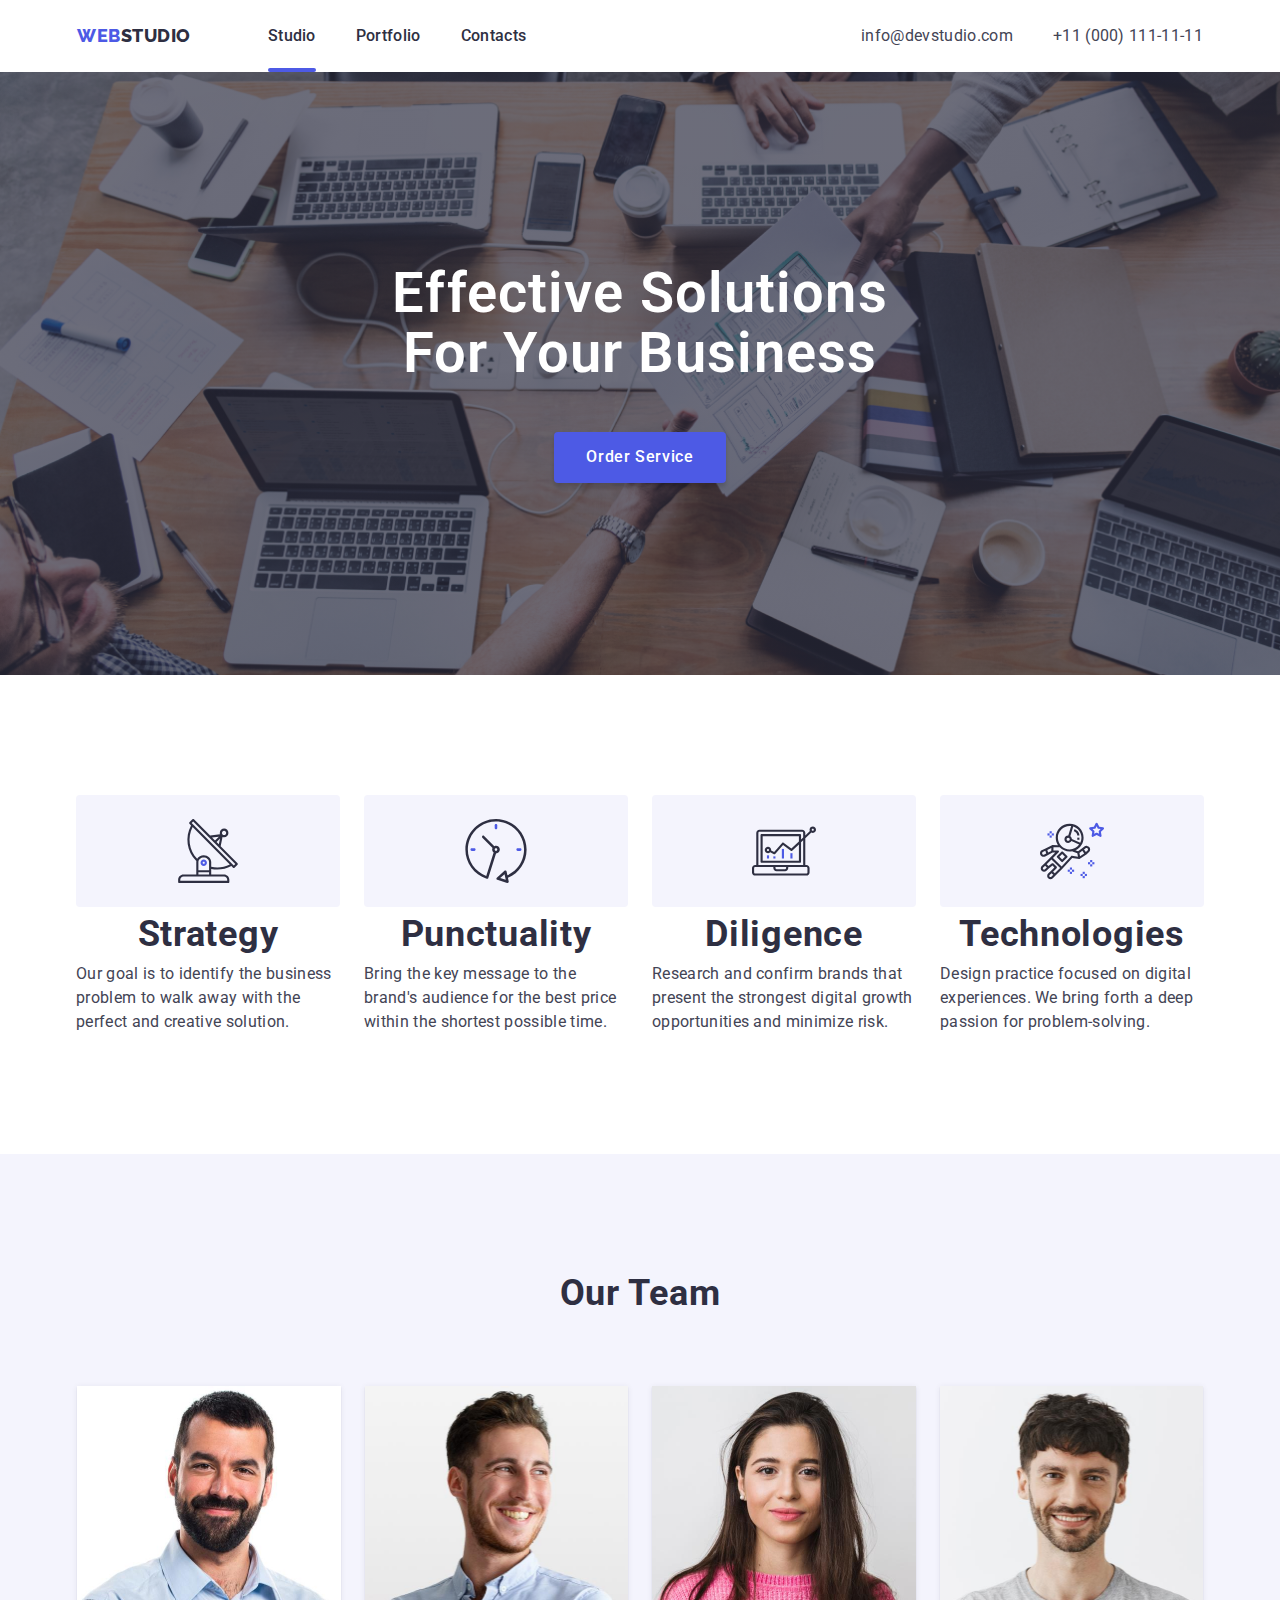
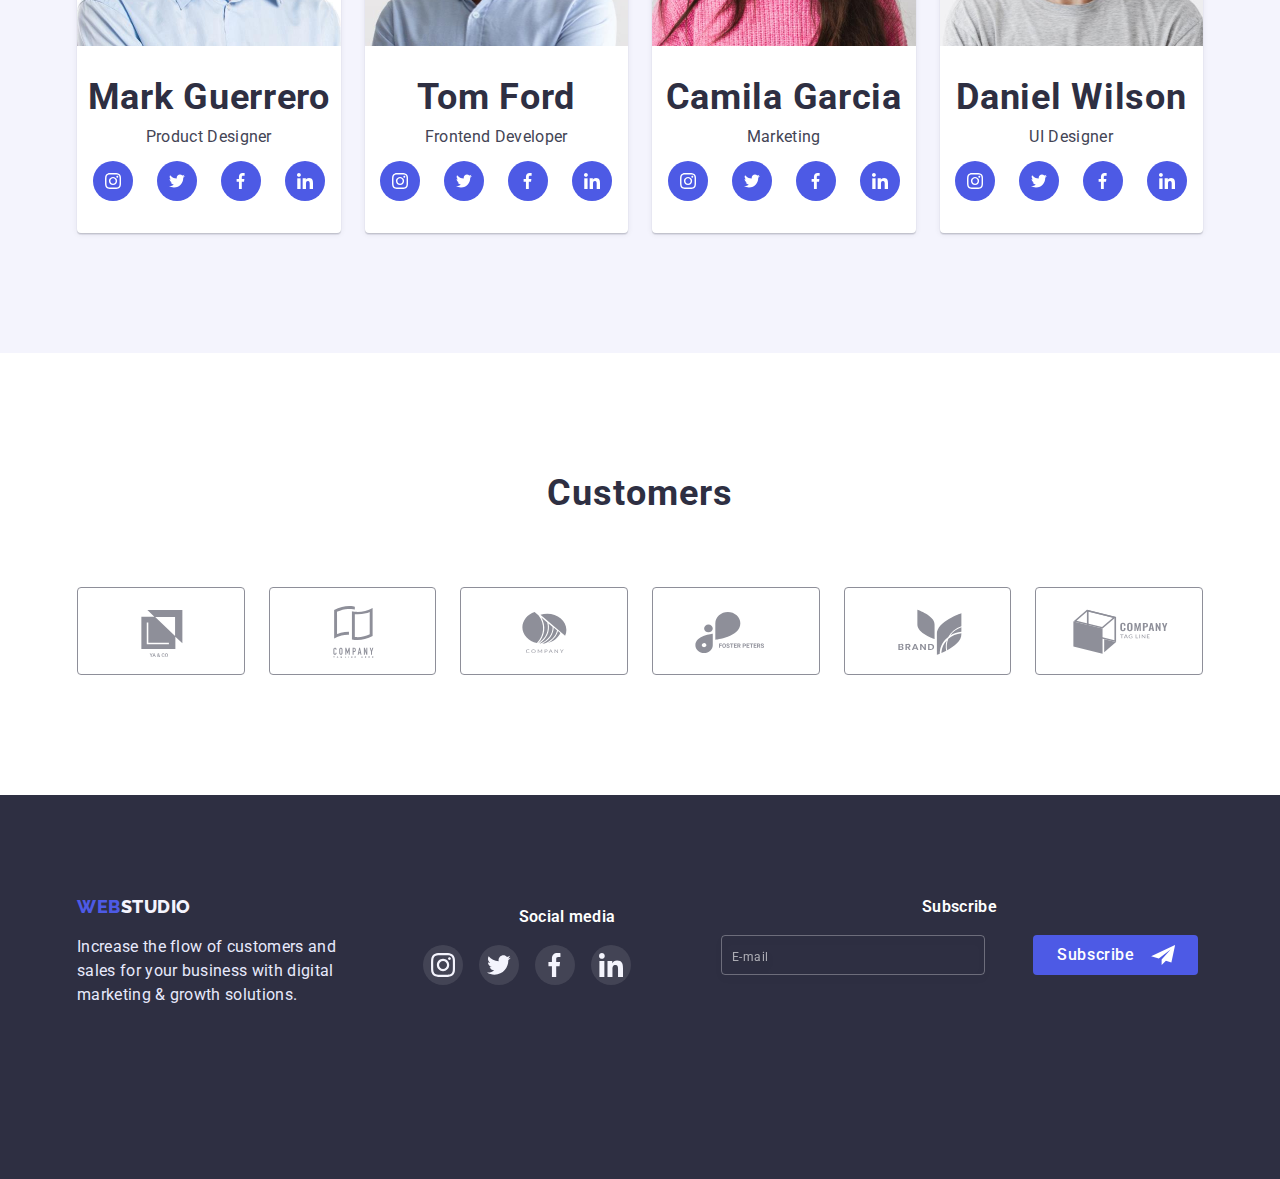
==== index.html @ 10e8b924 "оновлено" ====
<!DOCTYPE html>
<html lang="en">
<head>
    <meta charset="UTF-8">
    <meta http-equiv="X-UA-Compatible" content="IE=edge">
    <meta name="viewport" content="width=device-width, initial-scale=1.0">
    <title>Document</title>
<link href="https://fonts.googleapis.com/css2?family=Raleway:wght@800&family=Roboto:wght@400;500;700;900&display=swap"
    rel="stylesheet">
    <link rel="stylesheet" href="https://cdn.jsdelivr.net/npm/modern-normalize@1.1.0/modern-normalize.min.css">
    <link rel="stylesheet" href="css/styles.css">
</head>
<body>
    <header class="page-header">
        <div class="container">
            <a class="logo" href=""><span class="logo-span">Web</span>Studio</a>
            <nav>
                <ul class="site-nav list">
                    <li class="nav-menu"><a href="" class="link current">Studio</a></li>
                    <li class="nav-menu"><a href="./portfolio.html" class="link">Portfolio</a></li>
                    <li class="nav-menu"><a href="" class="link">Contacts</a></li>    
                </ul>
            </nav>


            <button type="button" class="mobile-open js-open-menu">
                <svg class="mobile-open-icon" width="32" height="22" >
                    <use href="./images/sprite.svg#icon-hamburger-menu"></use>
                </svg>
            </button>
            <ul class="auth-nav list">
                <li class="email"><a href="" class="link">info@devstudio.com</a></li>
                <li><a href="" class="link">+11 (000) 111-11-11</a></li>
            </ul>
        </div>


        
        <div class="mobile-menu js-menu-container">
        <div class="menu-container">
            <button type="button" class="close-btn-menu js-close-menu">
                <svg class="close-memu" width="8" height="8">
                    <use href="./images/sprite.svg#icon-close-black"></use>
                </svg>
            </button>
            <ul class="nav-mobile list">
                <li class=""><a href="" class="mobile-menu-text">Studio</a></li>
                <li class=""><a href="./portfolio.html" class="mobile-menu-text">Portfolio</a></li>
                <li class=""><a href="" class="mobile-menu-text">Contacts</a></li>
            </ul>
        <div class="contacts-mobile">
                <ul class="contacts-mobile-link list">
                <li><a href="" class="tel-mobile">+11 (000) 111-11-11</a></li>
                <li><a href="" class="email-mobile">info@devstudio.com</a></li>
            </ul>
            <ul class="icon-social-mobile list">
                <li class="social-mobile">
                    <a href="" class="social-link-mobile">
                        <svg class="social-icon" width="24" height="20">
                            <use href="./images/sprite.svg#instagram"></use>
                        </svg>
                    </a>
                </li>
                <li class="social-mobile">
                    <a href="" class="social-link-mobile">
                        <svg class="social-icon" width="24" height="20">
                            <use href="./images/sprite.svg#twitter"></use>
                        </svg>
                    </a>
                </li>
                <li class="social-mobile">
                    <a href="" class="social-link-mobile">
                        <svg class="social-icon" width="24" height="20">
                            <use href="./images/sprite.svg#facebook"></use>
                        </svg>
                    </a>
                </li>
                <li class="social-mobile">
                    <a href="" class="social-link-mobile">
                        <svg class="social-icon" width="24" height="20">
                            <use href="./images/sprite.svg#linkedin"></use>
                        </svg>
                    </a>
                </li>
            </ul>
        </div>   
        </div>  
        </div>
    </header>
    
    <main>

        <section class="hero">
            
            <h1 class="hero-titel">Effective Solutions For Your Business</h1>
            <button type="button" class="button-hero" name="Order Service" data-modal-open>Order Service</button>
        </section>

        <section class="section">
            <div class="container">
                <h2 class="section-title visually-hidden">About us</h2>
                <ul class="features  list">
                    <li class="about-us antenna">
                        <h3 class="subtitle">Strategy</h3>
                        <p class="text">Our goal is to identify the business problem to walk away with the perfect and creative solution.</p>
                    </li>
                    <li class="about-us clock">
                        <h3 class="subtitle">Punctuality</h3>
                        <p class="text">Bring the key message to the brand's audience for the best price within the shortest possible time.</p>
                    </li>
                    <li class="about-us diagram">
                        <h3 class="subtitle">Diligence</h3>
                        <p class="text">Research and confirm brands that present the strongest digital growth opportunities and minimize risk.</p>
                    </li>
                    <li class="about-us astronaut">
                        <h3 class="subtitle">Technologies</h3>
                        <p class="text">Design practice focused on digital experiences. We bring forth a deep passion for problem-solving.</p>
                    </li>
                </ul>
            </div>
        </section>

        <section class="section type-works">
            <div class="container ">
                <h2  class="section-title">What are we doing</h2>
                <ul class="features title list">
                    <li class="project"><img src="./images/Monitor.jpg" alt="Computer monitor" width="360"></li>
                    <li class="project"><img src="./images/MobilePhone.jpg" alt="Mobile phone" width="360"></li>
                    <li class="project"><img src="./images/Phone$Laptop.jpg" alt="Mobile phone and laptop" width="360"></li>

                    
                </ul>
            </div>
        </section>

        <section class="section team">
            <div class="container">
                <h2  class="section-title">Our Team</h2>
                <ul class="features list ">
                    <li class="card-team">
                        <img
                        srcset="./images/mark-guerrero@2x.jpg"
                        src="./images/ProductDesigner.jpg" alt="Mark Guerrero is Product Designer" width="264">
                        <div class="team-img">
                            <h3 class="subtitle item">Mark Guerrero</h3>
                            <p class="text team-text">Product Designer</p>
                            <ul class="icon-team list">
                                <li class="social">
                                    <a href="" class="social-link">
                                        <svg class="social-icon" width="16" height="16">
                                            <use href="./images/sprite.svg#instagram"></use>
                                        </svg>
                                    </a>
                                </li>
                                <li class="social">
                                    <a href="" class="social-link">
                                        <svg class="social-icon" width="16" height="16">
                                            <use href="./images/sprite.svg#twitter"></use>
                                        </svg>
                                    </a>
                                </li>
                                <li class="social">
                                    <a href="" class="social-link">
                                        <svg class="social-icon" width="16" height="16">
                                            <use href="./images/sprite.svg#facebook"></use>
                                        </svg>
                                    </a>
                                </li>
                                <li class="social">
                                    <a href="" class="social-link">
                                        <svg class="social-icon" width="16" height="16">
                                            <use href="./images/sprite.svg#linkedin"></use>
                                        </svg>
                                    </a>
                                </li>
                            </ul>
                        </div>
                    </li>
                    <li class="card-team">
                        <img 
                        srcset="./images/tom-ford@2x.jpg"
                        src="./images/FrontendDeveloper.jpg" alt="Tom Ford is Frontend Developer" width="264">
                        <div class="team-img">
                            <h3 class="subtitle item">Tom Ford</h3>
                            <p class="text team-text">Frontend Developer</p>
                            <ul class="icon-team list">
                                <li class="social">
                                    <a href="" class="social-link">
                                        <svg class="social-icon" width="16" height="16">
                                            <use href="./images/sprite.svg#instagram"></use>
                                        </svg>
                                    </a>
                                </li>
                                <li class="social">
                                    <a href="" class="social-link">
                                        <svg class="social-icon" width="16" height="16">
                                            <use href="./images/sprite.svg#twitter"></use>
                                        </svg>
                                    </a>
                                </li>
                                <li class="social">
                                    <a href="" class="social-link">
                                        <svg class="social-icon" width="16" height="16">
                                            <use href="./images/sprite.svg#facebook"></use>
                                        </svg>
                                    </a>
                                </li>
                                <li class="social">
                                    <a href="" class="social-link">
                                        <svg class="social-icon" width="16" height="16">
                                            <use href="./images/sprite.svg#linkedin"></use>
                                        </svg>
                                    </a>
                                </li>
                            </ul>
                        </div>
                    </li>
                    <li class="card-team">
                        <img 
                        srcset="./images/camila-garcia@2x.jpg"
                        src="./images/Marketing.jpg" alt="Camila Garcia is Marketing" width="264">
                        <div class="team-img">
                            <h3 class="subtitle item">Camila Garcia</h3>
                            <p class="text team-text">Marketing</p>
                            <ul class="icon-team list">
                                <li class="social">
                                    <a href="" class="social-link">
                                        <svg class="social-icon" width="16" height="16">
                                            <use href="./images/sprite.svg#instagram"></use>
                                        </svg>
                                    </a>
                                </li>
                                <li class="social">
                                    <a href="" class="social-link">
                                        <svg class="social-icon" width="16" height="16">
                                            <use href="./images/sprite.svg#twitter"></use>
                                        </svg>
                                    </a>
                                </li>
                                <li class="social">
                                    <a href="" class="social-link">
                                        <svg class="social-icon" width="16" height="16">
                                            <use href="./images/sprite.svg#facebook"></use>
                                        </svg>
                                    </a>
                                </li>
                                <li class="social">
                                    <a href="" class="social-link">
                                        <svg class="social-icon" width="16" height="16">
                                            <use href="./images/sprite.svg#linkedin"></use>
                                        </svg>
                                    </a>
                                </li>
                            </ul>
                        </div>
                    </li >
                    <li class="card-team">
                        <img 
                        srcset="./images/daniel-wilson@2x.jpg"
                        src="./images/UIDesigner.jpg" alt="Daniel Wilson is UI Designer" width="264">
                        <div class="team-img">
                        <h3 class="subtitle item">Daniel Wilson</h3>
                        <p class="text team-text">UI Designer</p>
                        <ul class="icon-team list">
                            <li class="social">
                                <a href="" class="social-link">
                                <svg class="social-icon" width="16" height="16">
                                    <use href="./images/sprite.svg#instagram"></use>
                                </svg>
                                </a>
                            </li>
                            <li class="social">
                                <a href="" class="social-link">
                                    <svg class="social-icon" width="16" height="16">
                                        <use href="./images/sprite.svg#twitter"></use>
                                    </svg>
                                </a>
                            </li>
                            <li class="social">
                                <a href="" class="social-link">
                                    <svg class="social-icon" width="16" height="16">
                                        <use href="./images/sprite.svg#facebook"></use>
                                    </svg>
                                </a>
                            </li>
                            <li class="social">
                                <a href="" class="social-link">
                                    <svg class="social-icon" width="16" height="16">
                                        <use href="./images/sprite.svg#linkedin"></use>
                                    </svg>
                                </a>
                            </li>
                        </ul>
                        </div>
                    </li>
                </ul>
            </div>
        </section>
        <section class="section">
            <div class="container">
            <h2 class="title-customers">Customers</h2>
            <ul class="customers list">
                <li class="customers-add">
                    <a href="" class="customers-list">
                        <svg class="customers-icon" width="104" height="56">
                            <use href="./images/sprite customers.svg#icon-Logo"></use>
                        </svg>
                    </a>
                    
                </li>
                <li class="customers-add">
                    <a href="" class="customers-list">
                        <svg class="customers-icon"  width="104" height="56">
                            <use href="./images/sprite customers.svg#icon-Logo-1"></use>
                        </svg>
                    </a>
                </li>
                <li class="customers-add">
                    <a href="" class="customers-list">
                        <svg class="customers-icon"  width="104" height="56">
                            <use href="./images/sprite customers.svg#icon-Logo-2"></use>
                        </svg>
                    </a>
                </li>
                <li class="customers-add">
                    <a href="" class="customers-list">
                        <svg class="customers-icon"  width="104" height="56">
                            <use href="./images/sprite customers.svg#icon-Logo-3"></use>
                        </svg>
                    </a>
                </li>
                <li class="customers-add">
                    <a href="" class="customers-list">
                        <svg class="customers-icon"  width="104" height="56">
                            <use href="./images/sprite customers.svg#icon-Logo-4"></use>
                        </svg>
                    </a>
                </li>
                <li class="customers-add">
                    <a href="" class="customers-list">
                        <svg class="customers-icon"  width="104" height="56">
                            <use href="./images/sprite customers.svg#icon-Logo-5"></use>
                        </svg>
                    </a>
                </li>
            </ul>
            </div>
        </section>
    </main>
    <footer class="footer">
        <div class="footer-page  container">
            <div class="footer-logo">
                <a class="logo" href=""><span class="logo-span">Web</span><span class="logo-past">Studio</span></a>
                <p class="footer-text">Increase the flow of customers and sales for your business with digital marketing &
                    growth solutions.</p>
            </div>
            <div class="media-footer">
                <p class="media">Social media</p>
                <ul class="social-media">
                    <li class="media-list">
                    <a href="" class="media-link">
                        <svg class="media-icon" width="24" height="24">
                            <use href="./images/sprite.svg#instagram"></use>
                        </svg>
                    </a>
                    </li>
                    <li class="media-list">
                        <a href="" class="media-link">
                            <svg class="media-icon"  width="24" height="24">
                                <use href="./images/sprite.svg#twitter"></use>
                            </svg>
                        </a>
                    </li>
                    <li class="media-list">
                        <a href="" class="media-link">
                            <svg class="media-icon" width="24" height="24">
                                <use href="./images/sprite.svg#facebook"></use>
                            </svg>
                        </a>
                    </li>
                    <li class="media-list">
                        <a href="" class="media-link">
                            <svg class="media-icon" width="24" height="24">
                                <use href="./images/sprite.svg#linkedin"></use>
                            </svg>
                        </a>
                    </li>
                </ul>
            </div>
            <div class="sub-input">
                <p class="media sub">Subscribe</p>
                <form class="subscribe">
                        <input class="sub-media" type="text" name="Subscribe" placeholder="E-mail">
                        <button class="sub-btn" type="submit">
                            Subscribe
                            <svg class="sub-linl" width="24" height="20">
                                <use class="sub-icon" href="./images/sprite.svg#icon-icon-send"></use>
                            </svg>
                        </button>
                        </form>
            </div>
        </div>
    </footer>
<div class="backdrop is-hidden" data-modal>
        <div class="modal">
        <button type="button" class="modal-btn" data-modal-close>
            <svg  width="8" height="8">
                <use class="modal-close" href="./images/sprite.svg#icon-close-black">
                </use>
            </svg>
        </button>
        <p class="modal-text">Leave your contacts and we will call you back</p>
        <form class="modal-info">
            
            <label class="modal-label">
                <span class="input-desc">Name</span>
                <span class="input-field">
                    <input class="modal-input" type="text" name="Name" minlength="2">
                    <svg class="input-svg" width="18" height="24">
                        <use class="input-icon" href="./images/sprite.svg#icon-person"></use>
                    </svg>
                </span>

            </label>
            <label class="modal-label">
                <span class="input-desc">Phone</span>
                <span class="input-field">
                    <input class="modal-input" type="tel" name="Phone">
                    <svg class="input-svg" width="18" height="24">
                    <use class="input-icon" href="./images/sprite.svg#icon-phone"></use>
                </svg>
            </span>
                
            </label>
            <label class="modal-label">
                <span class="input-desc">Email</span>
                <span class="input-field">
                    <input class="modal-input" type="email" name="Email">
                    <svg class="input-svg" width="18" height="24">
                    <use class="input-icon" href="./images/sprite.svg#icon-email"></use>
                </svg>
            </span>
            </label>
            <label class="modal-label">
                <span class="input-desc">Comment</span>
                <textarea class="input-message" name="message"  placeholder="Text input"></textarea>
            </label>
                
                <label for="user-policy" class="modal-policy">
                    <input id="user-policy" class="modal-check visually-hidden" type="checkbox" name="policy">
                    <span class="modal-chackbox">
                        <svg class="icon-chackbox">
                    <use class="modal-icon-chackbox" href="./images/sprite.svg#icon-Vector"></use>
                    </svg>
                </span>
                    I accept the terms and conditions of the&nbsp;<a class="policy-link" href=""> Privacy Policy</a></label>
            <button class="modal-btn-submit" type="submit">
                Send 
            </button>
            
            
        </form>
    </div>
</div>

<script src="./js/modal.js"></script>
<script src="./js/mobile-menu.js"></script>
</body>
</html>
---- css/styles.css ----
:root {
    --hero-text: #FFFFFF;
    --main-text-color: #2E2F42;
    --text-color: #434455;
    --accent-color: #4D5AE5;
    --logo-past-text: #F4F4FD;
    --footer-text: #E7E9FC;

}

body {
    background-color: var(--hero-text);
    color: var(--main-text-color);
    font-family: Roboto, 'Gill Sans', 'Gill Sans MT', Calibri, 'Trebuchet MS', sans-serif;
}

h1,
h2,
h3,
h4,
p {
    margin-top: 0;
    margin-bottom: 0;
}

ul {
    margin-top: 0;
    margin-bottom: 0;
    padding-left: 0;
}


header .container {
    display: flex;
    align-items: center;

}

img {
    display: block;
    max-width: 100%;
    height: auto;
}

.list {
    list-style: none;
}

/* .container {
    width: 1158px;
    padding: 0 15px;
    margin: 0 auto;
} */

/* .container-nav {
    display: flex;
} */



.title {
    flex-wrap: wrap;
}


/*==========================HEADER=============================*/

.container {
    padding: 0 16px;

}
.page-header {
    padding-top: 24px;
    padding-bottom: 24px;
}

@media screen and (min-width: 480px) {
    .container {
        width: 428px;
        margin-left: auto;
        margin-right: auto;
    }

.section {
    padding-bottom: 96px;
    padding-top: 96px;
}


    .hero {
        background-image:
            linear-gradient(rgba(46, 47, 66, 0.7), rgba(46, 47, 66, 0.7)),
            url(../images/mobile/Dark-bg-mobile.jpg);
        padding: 112px 0;
        background-size: cover;
    }

@media screen and (min-device-pixel-ratio: 2) and (max-width: 480px),
screen and (min-resolution: 192dpi) and (max-width: 480px),
screen and (min-resolution: 2dppx) and (max-width: 480px) {
    .hero {
        background-image: 
        linear-gradient(rgba(46, 47, 66, 0.7), rgba(46, 47, 66, 0.7)),
        url(../images/mobile/Dark-bg-mobile@2x.jpg)
            }
        }

    .hero .hero-titel {
        font-size: 36px;
        line-height: 1.1;
        max-width: 320px;
    }

.modal {
    max-width: 392px;
}

}

@media screen and (min-width: 768px) {
    .container {
        width: 720px;

    }

.section {
padding-bottom: 96px;
padding-top: 96px;
}

.page-header {
    padding-top: 0;
    padding-bottom: 0;
}

    .hero {
        background-image:
            linear-gradient(rgba(46, 47, 66, 0.7), rgba(46, 47, 66, 0.7)),
            url(../images/people-office.jpg);
        max-width: 1440px;
        padding: 192px 0 192px 0;
    }

@media screen and (min-device-pixel-ratio: 2) and (max-width: 767px),
screen and (min-resolution: 192dpi) and (max-width: 767px),
screen and (min-resolution: 2dppx) and (max-width: 767px) {
    .hero {
background-image:
        linear-gradient(rgba(46, 47, 66, 0.7), rgba(46, 47, 66, 0.7)),
        url(../images/laptop/Dark-bg@2x.jpg);
    }
}

.hero .hero-titel {
    font-weight: 600;
    font-size: 56px;
    line-height: 1.07;
    max-width: 500px;
}

.modal {
    width: 408px;
}


.features .subtitle {
    font-size: 36px;
    line-height: 1.1;
}

.mobile-open {
    display: none;
    }

}

@media screen and (min-width: 1200px) {
    .container {
        width: 1158px;
    }

.section {
padding-bottom: 120px;
padding-top: 120px;
    }

    .about-us::before {
        display: block;
        background-color: var(--logo-past-text);
        width: 264px;
        height: 112px;
        border-radius: 4px;
        background-position: center;
        background-repeat: no-repeat;
        margin-bottom: 8px;
        content: "";
    }



    .hero {
    background: var(--main-text-color);
    text-align: center;
    background-size: cover;
    margin: auto;
    background-image:
    linear-gradient(rgba(46, 47, 66, 0.7), rgba(46, 47, 66, 0.7)),
    url(../images/people-office.jpg);
    max-width: 1440px;
    padding: 192px 0 192px 0;
    }
            
    @media screen and (min-device-pixel-ratio: 2) and (max-width: 767px),
    screen and (min-resolution: 192dpi) and (max-width: 767px),
    screen and (min-resolution: 2dppx) and (max-width: 767px) {
    .hero {
    background-image:
    linear-gradient(rgba(46, 47, 66, 0.7), rgba(46, 47, 66, 0.7)),
    url(../images/laptop/Dark-bg@2x.jpg);
    }
    }
}

@media screen and (max-width: 767px) {
    .site-nav {
        display: none;
    }

    .auth-nav {
        display: none;
    }


}
.visually-hidden {
    position: absolute;
    white-space: nowrap;
    width: 1px;
    height: 1px;
    overflow: hidden;
    border: 0;
    padding: 0;
    clip: rect(0 0 0 0);
    clip-path: inset(50%);
    margin: -1px;
}


.page-header .container {
    justify-content: space-between;

}

.mobile-open {
    background-color: transparent;
    border: none;
    padding: 0;
    line-height: 0;
}

/*==================================MOBILE-MENU=========================*/
.mobile-menu {
    position: fixed;
    width: 100%;
    height: 100%;
    top: 0;
    left: 0;
    z-index: 1000;
    background-color: #fff;
    display: flex;
    justify-content: center;
    opacity: 0;
    visibility: hidden;
    pointer-events: none;
    transition: opacity 250ms cubic-bezier(0.4, 0, 0.2, 1), visibility 250ms cubic-bezier(0.4, 0, 0.2, 1);
}

.mobile-menu.is-open {
    opacity: 1;
    visibility: visible;
    pointer-events: auto;
}

.menu-container {
    position: relative;
    padding-top: 80px;
    padding-bottom: 40px;
    padding-left: 40px;
    padding-right: 20px;
    display: flex;
    flex-direction: column;
}

.close-btn-menu {
    background-color: transparent;
    width: 24px;
    height: 24px;
    border-radius: 50%;
    border: 1px solid rgba(0, 0, 0, 0.1);
    background: #E7E9FC;
    padding: 0;
    line-height: 0;
    position: absolute;
    top: 40px;
    right: 40px;
}

.nav-mobile {
    display: flex;
    flex-direction: column;
    gap: 40px;

}

.mobile-menu-text {
    font-weight: 700;
    font-size: 36px;
    line-height: 1.11;
    color: var(--main-text-color);
    text-decoration: none;

}

.mobile-menu-text:hover,
.mobile-menu-text:focus {
    color: #404BBF;
}


.tel-mobile {
    font-weight: 600;
    font-size: 36px;
    line-height: 1.11;
    color: var(--accent-color);
    text-decoration: none;
    letter-spacing: 0.02em;
    text-align: center;
}

.email-mobile {
    font-weight: 500;
    font-size: 20px;
    line-height: 1.2;
    letter-spacing: 0.02em;
    text-decoration: none;
    color: var(--text-color);
}

.contacts-mobile {
    margin-top: auto;
}

.contacts-mobile-link {
    display: flex;
    flex-direction: column;
    gap: 40px;
    margin-bottom: 48px;
}

.icon-social-mobile {
    display: flex;
    justify-content: space-around;

}

.social-mobile {
    display: flex;
    background-color: var(--accent-color);
    width: 40px;
    height: 40px;
    border-radius: 50%;
}

.social-link-mobile {
    display: flex;
    justify-content: center;
    align-items: center;
    width: 100%;
    height: 100%;
}

@media screen and (min-width: 480px) {
    .social-icon {
        fill: #fff;
    }
}

/*===================================LOGO=============================*/
.logo {
    font-family: Raleway, sans-serif;
    font-weight: 800;
    font-size: 18px;
    line-height: 1.33;
    letter-spacing: 0.03em;
    text-transform: uppercase;
    color: var(--main-text-color);
    text-decoration: none;
    margin-right: 77px;
}

.logo-span {
    color: var(--accent-color)
}

.page-header {
    box-shadow: 0px 2px 1px rgba(46, 47, 66, 0.08),
        0px 1px 1px rgba(46, 47, 66, 0.16),
        0px 1px 6px rgba(46, 47, 66, 0.08);
}



/*=======================================SITE NAVIGATION==================================*/

@media screen and (min-width: 768px) {

.site-nav .link {
    color: var(--main-text-color);
    font-weight: 500;
    font-size: 16px;
    line-height: 1.5;
    text-decoration: none;
    letter-spacing: 0.02em;
    padding: 24px 0;
    display: block;
    position: relative;
    transition: color 250ms cubic-bezier(0.4, 0, 0.2, 1);
}


.site-nav .link:active {
    color: var(--text-color);
    
}

.site-nav .link:hover, .site-nav .link:focus {
    color: var(--accent-color);
} 

.site-nav {
    display: flex;
}

.nav-menu:not(:last-child) {
    margin-right: 40px;
}

/* .page-header {
    padding: 24px 0;
} */

/*========================auth-nav================================ */




.auth-nav .link {
    color: var(--text-color);
    font-weight: 400;
    font-size: 16px;
    line-height: 1.5;
    text-decoration: none;
    letter-spacing: 0.02em;
    transition: color 250ms cubic-bezier(0.4, 0, 0.2, 1);
    display: block;
    
}

.site-nav .link::after {
    content: "";
    display: block;
    width: 100%;
    height: 4px;
    background-color: var(--accent-color);
    opacity: 0;
    position: absolute;
    bottom: 0;
    left: 0;
    border-radius: 2px;
}

.link.current::after {
    opacity: 1;
}

.auth-nav .link:active, .auth-nav .link:hover, .auth-nav .link:focus {
    color: var(--accent-color);
    
}
}

@media screen and (min-width: 1200px) {
.auth-nav {
        display: flex;
        margin-left: auto;
    }
    
.auth-nav .link {
padding: 24px 0;
}

.email {
    margin-right: 40px;
}
}


/*===========================================HERO========================================*/

@media screen and (min-width: 480px) {
.hero .button-hero {
margin-top: 72px;
}
}

@media screen and (min-width: 768px) {
.hero .button-hero {
    margin-top: 40px;
}
}

@media screen and (min-width: 1200px) {
.hero .button-hero {
margin-top: 48px;
}
}

.hero .hero-titel {
    font-weight: 600;
    letter-spacing: 0.02em;
    color: var(--hero-text);
    margin-left: auto;
    margin-right: auto;
}

.hero-tite {
    display: flex;
    padding: auto;
}

.hero .button-hero {
    color: var(--hero-text);
    background: var(--accent-color);
    font-weight: 500;
    font-size: 16px;
    line-height: 1.18;
    font-family: inherit;
    letter-spacing: 0.04em;
    border-radius: 4px;
    display: flex;
    padding: 16px 32px;
    
    margin-left: auto;
    margin-right: auto;
    border: none;
    box-shadow: 0px 4px 4px rgba(0, 0, 0, 0.15);
    transition: box-shadow 250ms cubic-bezier(0.4, 0, 0.2, 1);
}

.hero .button-hero:active,
.hero .button-hero:hover,
.hero .button-hero:focus {
    background: #404BBF;
    cursor: pointer;
    box-shadow: 0px 1px 6px rgba(46, 47, 66, 0.08), 0px 1px 1px rgba(46, 47, 66, 0.16), 0px 2px 1px rgba(46, 47, 66, 0.08);
}




/*-------------------------------main-page------------------*/


/*.project:not(:last-child) {
    margin-right: 24px;
}*/

/*--------------------------ABOUT-US----------------------*/

@media screen and (min-width: 480px) {
.features {
    display: flex;
        flex-direction: column;
        gap: 72px;
        justify-content: center;
    }

    .about-us>h3 {
        text-align: center;
    }

    .features .subtitle {
        font-size: 36px;
        line-height: 1.1;
    }

.type-works {
    display: none;
    }
}




@media screen and (min-width: 768px) {
.about-us>h3 {
    /* margin-bottom: 8px; */
    width: 264px;
}
.features {
    flex-wrap: wrap;
    flex-direction: row;
    gap: 24px;
}

.type-works {
    display: none;
}

.about-us {
flex-basis: calc((100% - 24px) / 2);
}
}

.about-us>p {
    margin: 0;
}

@media screen and (min-width: 1200px) {
    .features {
    gap: 24px;
    flex-wrap: nowrap;
    }
} 


/*.about-us:nth-child(1)::before {
background-image: url(../images/antenna.svg);
}*/

.antenna::before {
    background-image: url(../images/antenna.svg);
}

.clock::before {
    background-image: url(../images/clock.svg);
}

.diagram::before {
    background-image: url(../images/diagram.svg)
}

.astronaut::before {
    background-image: url(../images/astronaut.svg)
}

.section .section-title {
    font-weight: 700;
    font-size: 36px;
    line-height: 1.11;
    letter-spacing: 0.02em;
    text-align: center;
}


.features .subtitle {
    font-weight: 700;
    letter-spacing: 0.02em;
}

.features .text {
    font-weight: 500;
    color: var(--text-color);
    font-size: 16px;
    line-height: 1.5;
    letter-spacing: 0.02em;
}


.subtitle {
    margin-bottom: 8px;
}


.section-title {
    margin-bottom: 72px;
}

/*-----------------------------=====TEAM======================--------------------*/
@media screen and (min-width: 480px) {
.card-team {
    margin: 0 auto;
}

.subtitle .item {
    font-weight: 500;
    font-size: 20px;
    line-height: 1.2;
} 

.features .text {
    font-weight: 400;
    font-size: 16px;
    line-height: 1.5;
}
}


.team {
    background: var(--logo-past-text);
}

.team-img {
    padding-top: 32px;
    padding-bottom: 32px;
}

.card-team {
    background: #FFFFFF;
    box-shadow: 0px 1px 6px rgba(46, 47, 66, 0.08), 0px 1px 1px rgba(46, 47, 66, 0.16), 0px 2px 1px rgba(46, 47, 66, 0.08);
    border-radius: 0px 0px 4px 4px;
    text-align: center;
}

.type-works {
    padding-top: 0;
}

.icon-team {
    display: flex;
    justify-content: center;
    gap: 24px;
    margin-top: 12px;
}

.social {
    display: flex;
    width: 40px;
    height: 40px;
    background-color: var(--accent-color);
    border-radius: 50%;
}

.social-link {
    display: flex;
    align-items: center;
    justify-content: center;
    width: 100%;
    height: 100%;
    fill: var(--logo-past-text);
}


/*--------------------------------------CUSTOMERS--------------------------------*/
@media screen and (min-width: 480px) {
.customers {
    flex-wrap: wrap;
    gap: 72px 16px;
}
.customers-add {
    flex-basis: calc((100% - 16px)/2);
    
    }
}

@media screen and (min-width: 768px) {
.customers-add {
    flex-basis: calc((100%-2*24)/3);
}
}

@media screen and (min-width: 1200px) {
/*flex-basis: calc((100% - кол-во маржинов в строке * значение маржина) / кол-во элементов в строке);*/

    .customers-add {
        flex-basis: calc((100%-5*24)/6);
    }

.customers {
    flex-wrap: nowrap;
    gap: 24px;
}
}

.section .title-customers {
line-height: 1.16;
letter-spacing: 0.03em;
font-weight: 700;
font-size: 36px;
text-align: center;
margin-bottom: 72px;
}

.customers {
    display: flex;
    justify-content: center;
    
}

.customers-icon {
    display: inline-block;
    
}



.customers-list {
    fill: #8E8F99;
    display: flex;
    align-items: center;
    justify-content: center;
    height: 88px;
    border: 1px solid #8E8F99;
    border-radius: 4px;
    transition: fill 250ms cubic-bezier(0.4, 0, 0.2, 1), border-color 250ms cubic-bezier(0.4, 0, 0.2, 1);
}

.customers-list:hover,
.customers-list:focus
 {
    fill: var(--accent-color);
    border-color: #4D5AE5;
}



/*-----------------------------PORTFOLIO------------------------*/
@media screen and (min-width: 480px) {

}

@media screen and (min-width: 768px) {

}

@media screen and (min-width: 1200px) {

}
/*.overlay-link {
    display: block;
    text-decoration: none;
    color: var(--main-text-color);
    transition: box-shadow 250ms cubic-bezier(0.4, 0, 0.2, 1);
    box-shadow: 0px 1px 6px rgba(46, 47, 66, 0.08)
}
    


.portfolio {
    border: 0.5px solid #F4F4FD;
    padding: 32px 16px 32px 16px;
    
}


.overlay-link:hover,
.overlay-link:focus
 {  
    box-shadow: 0px 1px 6px rgba(46, 47, 66, 0.08),
        0px 1px 1px rgba(46, 47, 66, 0.16),
        0px 2px 1px rgba(46, 47, 66, 0.08);
}


.overlay {
    position: relative;
    overflow: hidden;
}

.overlay-img {
    background-color: var(--accent-color);
    background-blend-mode: soft-light;
    width: 100%;
    height: 100%;
    font-weight: 400;
    font-size: 16px;
    line-height: 1.5;
    letter-spacing: 0.02em;
    color: var(--logo-past-text);
    padding: 40px 36px;
    top: 0;
    left: 0;
    position: absolute;
    transform: translate(0, 100%);
    transition: transform 250ms cubic-bezier(0.4, 0, 0.2, 1);
}

.portfolio-link:hover .overlay-img {
    transform: translate(0, 0);
}

.overlay-link:focus .overlay-img {
    transform: translate(0, 0);
}*/

/*button*/
.nav-button {
    color: var(--accent-color);
    font-weight: 500;
    font-size: 16px;
    line-height: 1.5;
    font-family: inherit;
    background: var(--logo-past-text);
    letter-spacing: 0.04em;
    transition: border-color 250ms cubic-bezier(0.4, 0, 0.2, 1),
    color 250ms cubic-bezier(0.4, 0, 0.2, 1),
    background 250ms cubic-bezier(0.4, 0, 0.2, 1),
    box-shadow 250ms cubic-bezier(0.4, 0, 0.2, 1)
}

.nav-button:hover,
.nav-button:focus,
.nav-button:active {
    color: var(--hero-text);
    background: var(--accent-color);
    box-shadow: 0px 3px 1px rgba(0, 0, 0, 0.1), 0px 2px 1px rgba(0, 0, 0, 0.08), 0px 2px 2px rgba(0, 0, 0, 0.12);
    border-color: transparent;
}

.nav-button {
    cursor: pointer;
    padding: 12px 24px;
    border-radius: 4px;
    border: 1px solid #E7E9FC;
}

.button {
display: flex;
justify-content: center;
margin-bottom: 72px;
gap: 24px;
}



.second {
    padding-top: 96px;
}


/*=================================FOOTER================================================*/
@media screen and (min-width: 480px) {
    .footer-page {
    }

.footer-logo {
    display: flex;
    flex-direction: column;
    margin-bottom: 72px;
}



.media {
    text-align: center;
}

.media-footer {
    padding: 10px 10px 72px 10px;
}

}

@media screen and (min-width: 768px) {
    .footer-page {
        flex-direction: row;
    }

        .footer-page {
            display: flex;
    
        }
}

@media screen and (min-width: 1200px) {
.footer-text {
    margin-right: 72px;
}

.social-media {
    margin-right: 80px;
}
}

.footer {
    background: var(--main-text-color);
    padding: 100px 0;
    display: flex; 
}



.logo-past {color: var(--logo-past-text);
}

.footer-text {
    width: 264px;
    font-weight: 400;
    font-size: 16px;
    line-height: 1.5;
    color: var(--footer-text);
    letter-spacing: 0.02em;
    margin-top: 16px;
}



.media {
    font-weight: 600;
    font-size: 16px;
    line-height: 1.5;
    letter-spacing: 0.02em;
    color: #FFFFFF;
    
}

.media-link:hover,
.media-link:active,
.media-link:focus {
    background-color: #31D0AA;
    
}


.social-media {
    display: flex;
    gap: 16px;
    justify-content: center;
    margin-top: 16px;
    
}

.media-list {
    display: flex;
    width: 40px;
    height: 40px;
    background: rgba(255, 255, 255, 0.1);
    border-radius: 50%;
    
}

.media-link {
    display: flex;
    align-items: center;
    justify-content: center;
    width: 100%;
    height: 100%;
    fill: var(--logo-past-text);
    border-radius: 50%;
    transition: background-color 250ms cubic-bezier(0.4, 0, 0.2, 1);
}

/*---------------------------------Subscribe---------------------------------------*/
@media screen and (min-width: 480px) {
    .subscribe {
    flex-direction: column;
    justify-content: center;
    align-items: center;
    gap: 24px;
}

.sub-media {
    width: 100%;
}

}

@media screen and (min-width: 768px) {
.sub-media {
    width: 264px;
}
.subscribe {
    flex-direction: row;
}

.sub-media {
    margin-right: 24px;
}
}

.sub {
    margin-bottom: 16px;
    
}

.subscribe {
    display: flex;
}

.sub-media {
    
    height: 40px;
    background: transparent;
    border: 1px solid rgba(255, 255, 255, 0.3);
    filter: drop-shadow(0px 4px 4px rgba(0, 0, 0, 0.15));
    border-radius: 4px;
    color: var(--footer-text);
    
    padding-left: 10px;
}

.sub-media::placeholder {
    font-size: 12px;
    line-height: 2;
    letter-spacing: 0.04em;
    color: rgba(255, 255, 255, 0.6);
}

.sub-media:focus {
    border: 1px solid var(--accent-color);
    outline: none;
}

.sub-btn {
    width: 165px;
    height: 40px;
    background-color: var(--accent-color);
    border-radius: 4px;
    border: none;
    display: flex;
    gap: 16px;
    align-items: center;
    padding: 8px 16px 8px 24px;
    transition: box-shadow 250ms cubic-bezier(0.4, 0, 0.2, 1);
    font-weight: 500;
    font-size: 16px;
    line-height: 1.5;
    letter-spacing: 0.04em;
    color: #FFFFFF;
}

 .sub-btn:focus,
 .sub-btn:active,
 .sub-btn:hover {
    background: #404BBF;
    cursor: pointer;
    box-shadow: 0px 1px 6px rgb(46 47 66 / 8%),
    0px 1px 1px rgb(46 47 66 / 16%),
    0px 2px 1px rgb(46 47 66 / 8%);
 }

/* .sub-linl {
    position: absolute;
    right: 0;
    bottom: 0;
    transform: translate(-50%, -50%)
} */


/*--------------------------------------MODAL-----------------------------*/
.backdrop {
    position: fixed;
    width: 100%;
    height: 100%;
    left: 0px;
    top: 0px;
    background: rgba(46, 47, 66, 0.4);
    transition: opacity 250ms cubic-bezier(0.4, 0, 0.2, 1), visibility 250ms cubic-bezier(0.4, 0, 0.2, 1);
}

.backdrop.is-hidden {
    opacity: 0;
    visibility: hidden;
    pointer-events: none;
}

.modal {
    position: absolute;

    left: 50%;
    top: 50%;
    transform: translate(-50%, -50%);
    background: #FCFCFC;
    box-shadow: 0px 1px 1px rgba(0, 0, 0, 0.14), 0px 1px 3px rgba(0, 0, 0, 0.12), 0px 2px 1px rgba(0, 0, 0, 0.2);
    border-radius: 4px;
    padding: 72px 24px 24px 24px;

}

.modal-btn {
    display: flex;
    justify-content: center;
    align-items: center;
    position: absolute;
    top: 24px;
    right: 24px;
    background-color: transparent;
    padding: 0;
    background: #E7E9FC;
    border: 1px solid rgba(0, 0, 0, 0.1);
    border-radius: 50%;
    width: 24px;
    height: 24px;
    cursor: pointer;
    transition: transform 250ms cubic-bezier(0.4, 0, 0.2, 1), background 250ms cubic-bezier(0.4, 0, 0.2, 1), fill 250ms cubic-bezier(0.4, 0, 0.2, 1);
}

.modal-btn:hover,
.modal-btn:active,
.modal-btn:focus {
    box-shadow: 0px 1px 6px rgba(46, 47, 66, 0.08), 0px 1px 1px rgba(46, 47, 66, 0.16), 0px 2px 1px rgba(46, 47, 66, 0.08);
    background: #404BBF;
    fill: #fff;
}

.modal-text {
    font-weight: 500;
    font-size: 16px;
    line-height: 1.5;
    text-align: center;
    letter-spacing: 0.02em;
    color: var(--main-text-color);
    margin-bottom: 14px;
}

.modal-info {
    display: flex;
    flex-direction: column;
}

.modal-input {
    width: 100%;
    height: 40px;
    border-radius: 4px;
    border: 1px solid rgba(33, 33, 33, 0.2);
    padding-left: 38px;
    transition: border 250ms cubic-bezier(0.4, 0, 0.2, 1);
}

.modal-input:focus {
    border: 1px solid var(--accent-color);
    outline: none;
}

.modal-input:focus+.input-svg {
    fill: var(--accent-color);
}


.input-desc {
    display: block;
    font-size: 12px;
    line-height: 1.33;
    letter-spacing: 0.04em;
    color: #8E8F99;
    margin-bottom: 4px;
}

.modal-label {
    margin-bottom: 8px;
}

.modal-label:nth-child(4) {
    margin-bottom: 16px;
}

.input-field {
    position: relative;
}

.input-svg {
    display: block;
    position: absolute;
    top: 50%;
    left: 16px;
    transform: translateY(-50%);
    transition: fill 250ms cubic-bezier(0.4, 0, 0.2, 1);
}

.input-message {
    display: block;
    width: 100%;
    height: 120px;
    padding: 16px 8px;
    resize: none;
    border: 1px solid rgba(33, 33, 33, 0.2);
    border-radius: 4px;
    transition: border 250ms cubic-bezier(0.4, 0, 0.2, 1);
}

.input-message:focus {
    border: 1px solid var(--accent-color);
    outline: none;

}

.input-message::placeholder {
    font-size: 12px;
    line-height: 1.33;
    letter-spacing: 0.04em;
    color: rgba(117, 117, 117, 0.5);
}

/*.modal-policy::before {
    content: "";
    display: block;
    width: 16px;
    height: 16px;
    border: 1.25px solid #2E2F42;
    border-radius: 2px;
    cursor: pointer;
    margin-right: 10px;
}
.modal-check:checked + .modal-policy::before {
    background-color: #404BBF;
    background-image: url(../images/Vector.svg);
    background-repeat: no-repeat;
    background-position: 50% 50%;
}
+.modal-policy::before {
    background-color: #404BBF;
    background-image: url(../images/Vector.svg);
    background-repeat: no-repeat;
    background-position: 50% 50%;
    border: 1.25px solid #404BBF;
    border-radius: 2px;
}*/

.modal-chackbox {
    display: inline-flex;
    align-items: center;
    justify-content: center;
    width: 16px;
    height: 15px;
    margin-left: 10px;
    margin-right: 10px;
    border: 1px solid var(--main-text-color);
    transition: background-color 250ms cubic-bezier(0.4, 0, 0.2, 1), opacity 250ms cubic-bezier(0.4, 0, 0.2, 1), fill 250ms cubic-bezier(0.4, 0, 0.2, 1);
}

.modal-icon-chackbox {
    display: block;
    align-items: center;
    justify-content: center;
    opacity: 0;
}

.modal-check:checked+.modal-chackbox {
    background-color: #404BBF;
    border: 1px solid #404BBF;
}

.modal-check:checked+.modal-chackbox .modal-icon-chackbox {
    opacity: 1;
    fill: #fff;
}



/*.modal-chackbox.is-hidden {
    opacity: 0;
    visibility: hidden;
    pointer-events: none;
}*/



.modal-policy {
    display: flex;
    align-items: center;
    color: #757575;
    font-size: 12px;
    line-height: 1.33;
    letter-spacing: 0.04em;
    margin-bottom: 24px;

}

.policy-link {
    color: var(--accent-color);
    font-size: 12px;
    line-height: 1.33;
    letter-spacing: 0.04em;
}

.modal-btn-submit {
    width: 169px;
    height: 56px;
    background-color: var(--accent-color);
    box-shadow: 0px 4px 4px rgba(0, 0, 0, 0.15);
    border-radius: 4px;
    border: none;
    align-self: center;
    transition: box-shadow 250ms cubic-bezier(0.4, 0, 0.2, 1);
    font-weight: 500;
    font-size: 16px;
    line-height: 1.5;
    letter-spacing: 0.04em;
    color: #FFFFFF;
}

.modal-btn-submit:focus,
.modal-btn-submit:active,
.modal-btn-submit:hover {
    background: #404BBF;
    cursor: pointer;
    box-shadow: 0px 1px 6px rgb(46 47 66 / 8%),
        0px 1px 1px rgb(46 47 66 / 16%),
        0px 2px 1px rgb(46 47 66 / 8%);
}
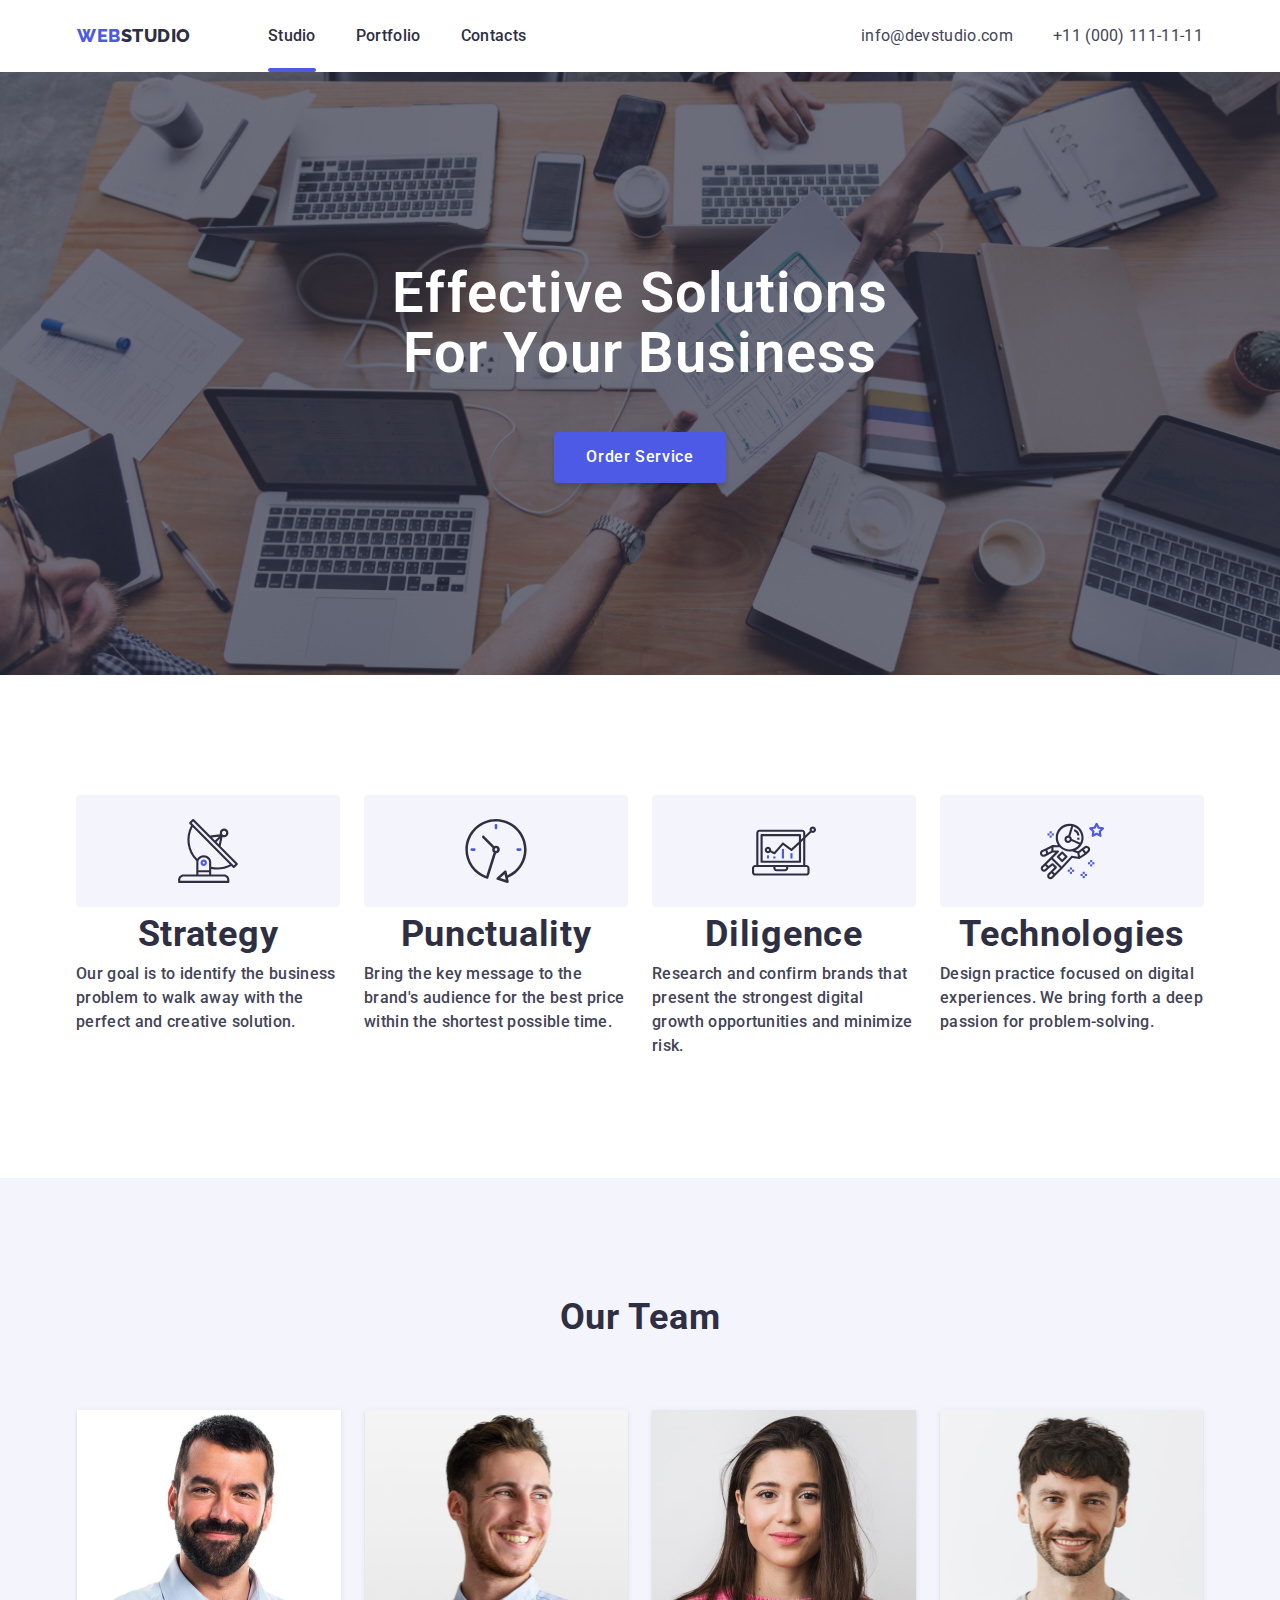
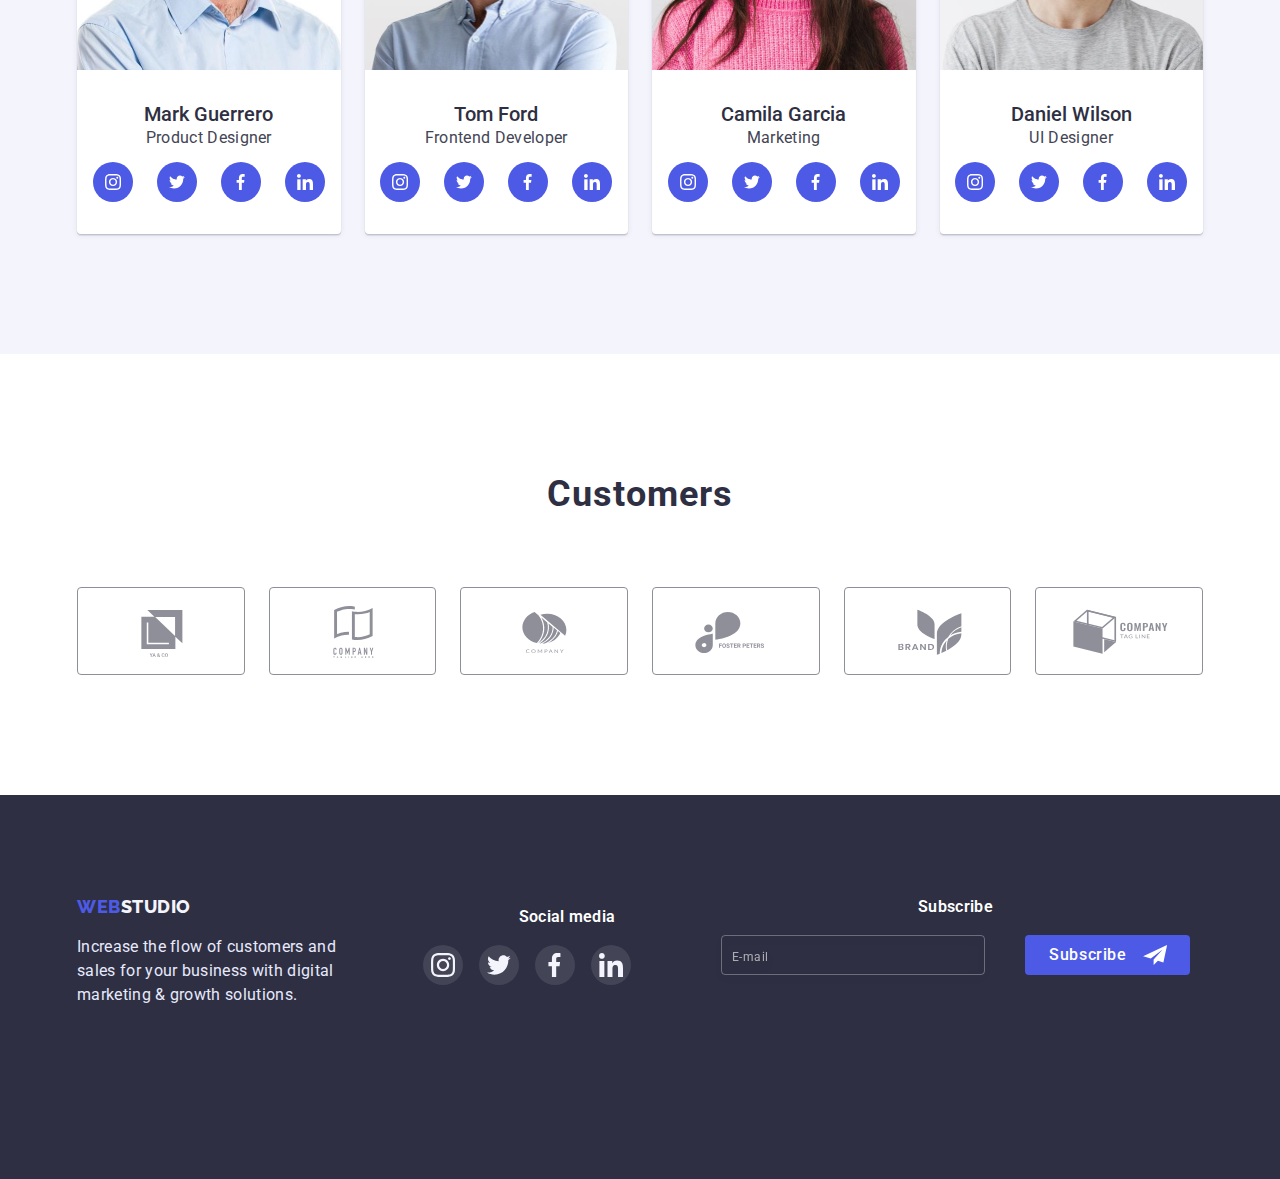
==== commit ccd0324e: "мобверсія" ====
--- a/index.html
+++ b/index.html
@@ -142,7 +142,7 @@
                         srcset="./images/mark-guerrero@2x.jpg"
                         src="./images/ProductDesigner.jpg" alt="Mark Guerrero is Product Designer" width="264">
                         <div class="team-img">
-                            <h3 class="subtitle item">Mark Guerrero</h3>
+                            <h3 class="subtitle-item">Mark Guerrero</h3>
                             <p class="text team-text">Product Designer</p>
                             <ul class="icon-team list">
                                 <li class="social">
@@ -181,7 +181,7 @@
                         srcset="./images/tom-ford@2x.jpg"
                         src="./images/FrontendDeveloper.jpg" alt="Tom Ford is Frontend Developer" width="264">
                         <div class="team-img">
-                            <h3 class="subtitle item">Tom Ford</h3>
+                            <h3 class="subtitle-item">Tom Ford</h3>
                             <p class="text team-text">Frontend Developer</p>
                             <ul class="icon-team list">
                                 <li class="social">
@@ -220,7 +220,7 @@
                         srcset="./images/camila-garcia@2x.jpg"
                         src="./images/Marketing.jpg" alt="Camila Garcia is Marketing" width="264">
                         <div class="team-img">
-                            <h3 class="subtitle item">Camila Garcia</h3>
+                            <h3 class="subtitle-item">Camila Garcia</h3>
                             <p class="text team-text">Marketing</p>
                             <ul class="icon-team list">
                                 <li class="social">
@@ -259,7 +259,7 @@
                         srcset="./images/daniel-wilson@2x.jpg"
                         src="./images/UIDesigner.jpg" alt="Daniel Wilson is UI Designer" width="264">
                         <div class="team-img">
-                        <h3 class="subtitle item">Daniel Wilson</h3>
+                        <h3 class="subtitle-item">Daniel Wilson</h3>
                         <p class="text team-text">UI Designer</p>
                         <ul class="icon-team list">
                             <li class="social">
--- a/css/styles.css
+++ b/css/styles.css
@@ -692,13 +692,13 @@
     margin: 0 auto;
 }
 
-.subtitle .item {
+.subtitle-item {
     font-weight: 500;
     font-size: 20px;
     line-height: 1.2;
 } 
 
-.features .text {
+.features .team-text {
     font-weight: 400;
     font-size: 16px;
     line-height: 1.5;
@@ -1056,7 +1056,7 @@
     flex-direction: column;
     justify-content: center;
     align-items: center;
-    gap: 24px;
+    gap: 16px;
 }
 
 .sub-media {
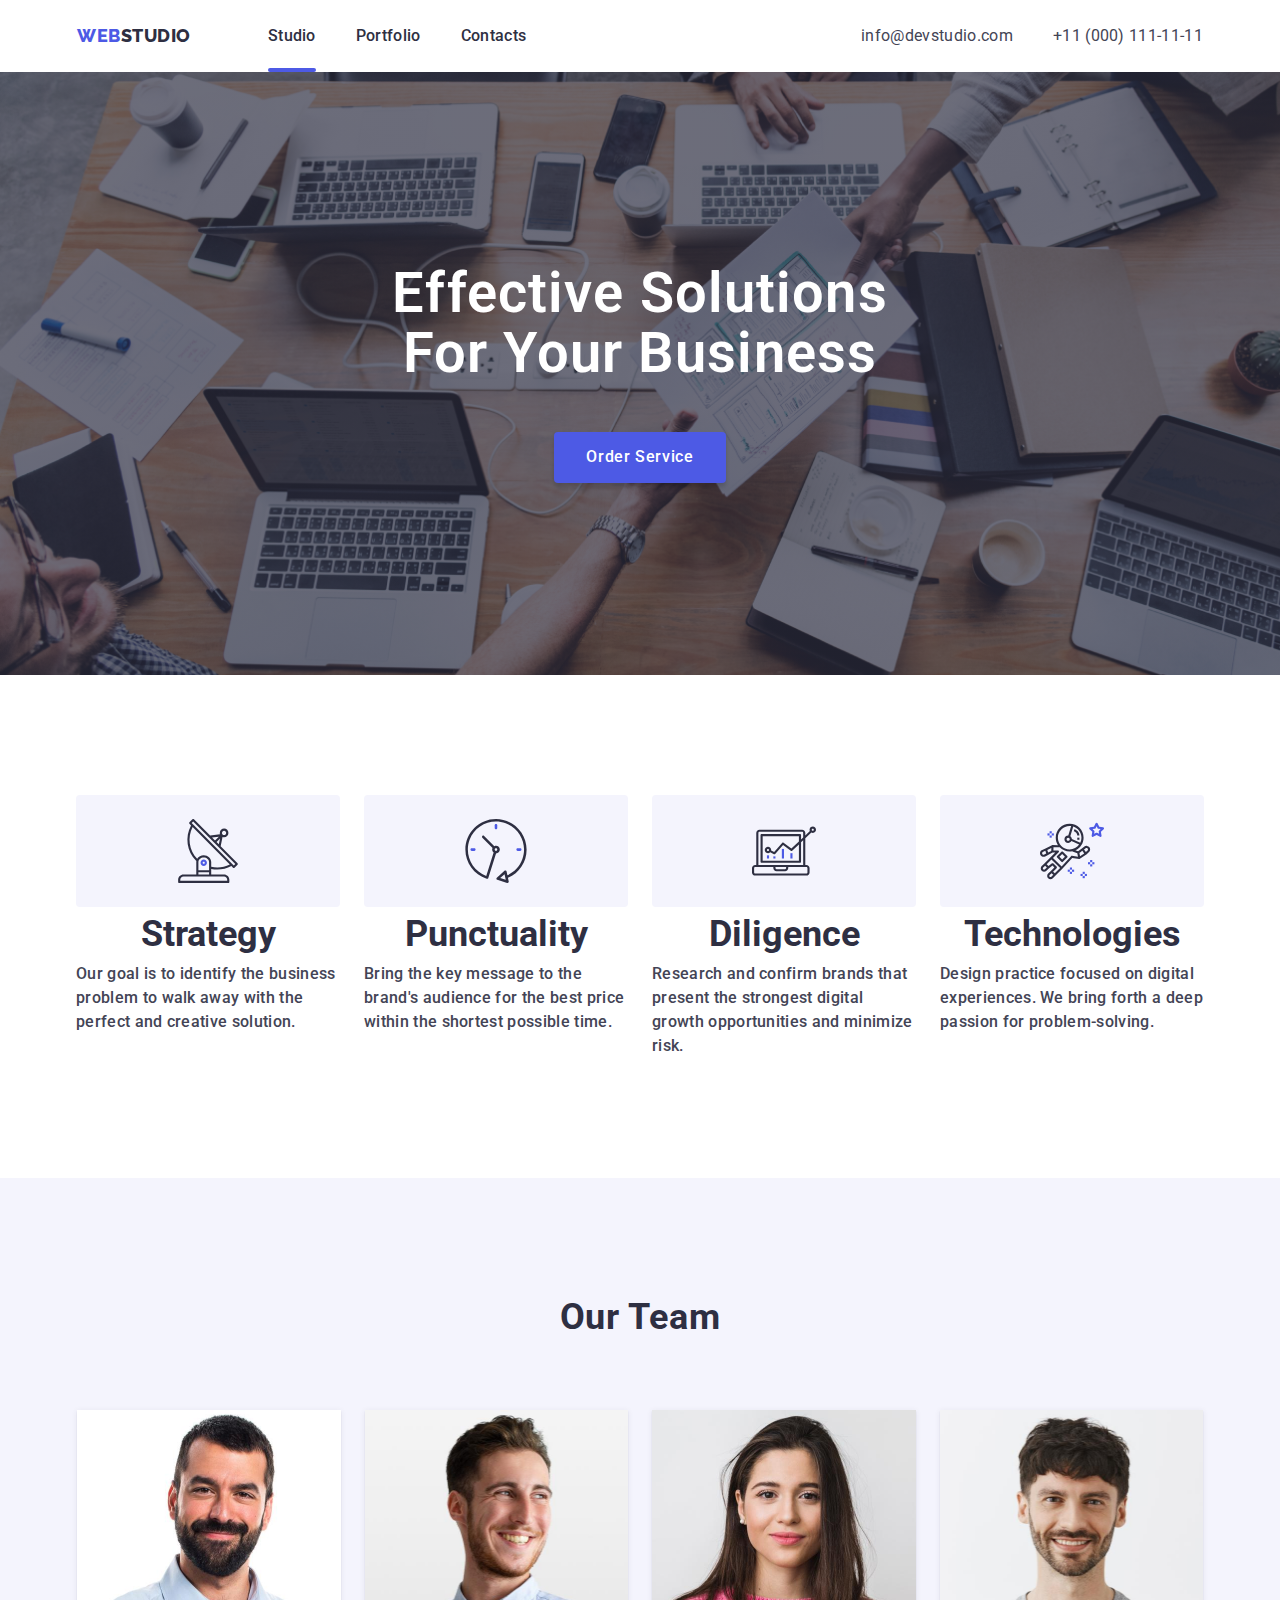
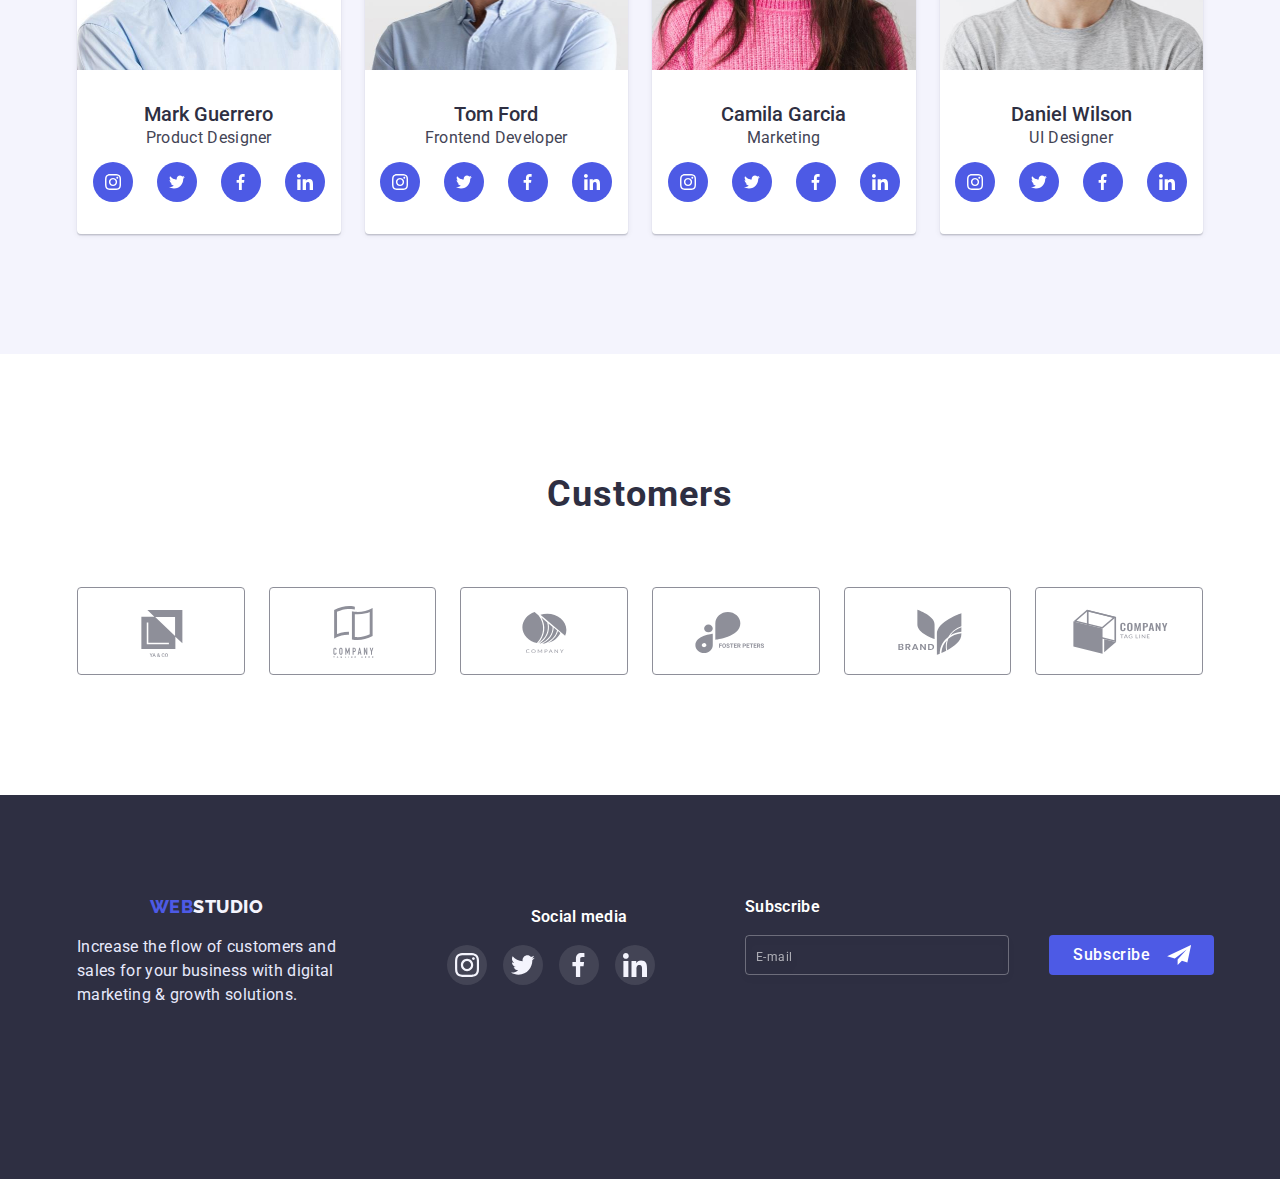
==== commit 7bb7c3aa: "update" ====
--- a/index.html
+++ b/index.html
@@ -99,7 +99,7 @@
         <section class="section">
             <div class="container">
                 <h2 class="section-title visually-hidden">About us</h2>
-                <ul class="features  list">
+                <ul class="features-about-us  list">
                     <li class="about-us antenna">
                         <h3 class="subtitle">Strategy</h3>
                         <p class="text">Our goal is to identify the business problem to walk away with the perfect and creative solution.</p>
--- a/css/styles.css
+++ b/css/styles.css
@@ -58,9 +58,9 @@
 
 
 
-.title {
+/* .title {
     flex-wrap: wrap;
-}
+} */
 
 
 /*==========================HEADER=============================*/
@@ -229,9 +229,9 @@
     .auth-nav {
         display: none;
     }
-
-
-}
+}
+
+
 .visually-hidden {
     position: absolute;
     white-space: nowrap;
@@ -395,7 +395,7 @@
     text-transform: uppercase;
     color: var(--main-text-color);
     text-decoration: none;
-    margin-right: 77px;
+    
 }
 
 .logo-span {
@@ -578,11 +578,21 @@
 /*--------------------------ABOUT-US----------------------*/
 
 @media screen and (min-width: 480px) {
-.features {
-    display: flex;
-        flex-direction: column;
-        gap: 72px;
-        justify-content: center;
+
+.features-about-us {
+display: flex;
+    flex-direction: column;
+    column-gap: 72px;
+    row-gap: 72px;
+    justify-content: center;
+}
+
+    .features {
+    display: flex;
+    flex-direction: column;
+    column-gap: 72px;
+    row-gap: 72px;
+    justify-content: center;
     }
 
     .about-us>h3 {
@@ -598,8 +608,6 @@
     display: none;
     }
 }
-
-
 
 
 @media screen and (min-width: 768px) {
@@ -607,10 +615,33 @@
     /* margin-bottom: 8px; */
     width: 264px;
 }
+
+.features-about-us {
+    display: flex;
+    flex-wrap: wrap;
+    flex-direction: row;
+    column-gap: 24px;
+    row-gap: 72px
+}
+
+.features-about-us .subtitle {
+    font-size: 36px;
+    line-height: 1.1;
+}
+
+.features-about-us .text {
+    font-weight: 500;
+    color: var(--text-color);
+    font-size: 16px;
+    line-height: 1.5;
+    letter-spacing: 0.02em;
+}
+
 .features {
     flex-wrap: wrap;
     flex-direction: row;
-    gap: 24px;
+    column-gap: 24px;
+    row-gap: 72px
 }
 
 .type-works {
@@ -618,7 +649,9 @@
 }
 
 .about-us {
-flex-basis: calc((100% - 24px) / 2);
+flex-basis: calc((100% - 24px)/2);
+/* colum-gap: 24px;
+    row-gap: 72px */
 }
 }
 
@@ -628,9 +661,21 @@
 
 @media screen and (min-width: 1200px) {
     .features {
-    gap: 24px;
+    row-gap: 48px;
     flex-wrap: nowrap;
-    }
+    
+    }
+.features-about-us {
+    display: flex;
+    flex-wrap: nowrap;
+}
+
+.features-about-us .text {
+    color: var(--text-color);
+    font-size: 16px;
+    line-height: 1.5;
+    letter-spacing: 0.02em;
+}
 } 
 
 
@@ -692,6 +737,11 @@
     margin: 0 auto;
 }
 
+@media screen and (min-width: 768px) {
+    .card-team {
+        margin: 0;
+    }
+}
 .subtitle-item {
     font-weight: 500;
     font-size: 20px;
@@ -765,7 +815,7 @@
 
 @media screen and (min-width: 768px) {
 .customers-add {
-    flex-basis: calc((100%-2*24)/3);
+    flex-basis: calc((100% - 48px) / 3);
 }
 }
 
@@ -773,7 +823,7 @@
 /*flex-basis: calc((100% - кол-во маржинов в строке * значение маржина) / кол-во элементов в строке);*/
 
     .customers-add {
-        flex-basis: calc((100%-5*24)/6);
+    flex-basis: calc((100%-5*24)/6);
     }
 
 .customers {
@@ -826,17 +876,65 @@
 
 /*-----------------------------PORTFOLIO------------------------*/
 @media screen and (min-width: 480px) {
+.second {
+    padding-top: 56px;
+} 
+.button {
+    flex-wrap: wrap;
+}
+
+.features-pf {
+    display: flex;
+    gap: 48px;
+    flex-direction: column;
+    justify-content: center;
+}
+
+.nav-button {
+height: 40px;
+display: flex;
+align-items: center;
+}
+
+.features-pf .portfolio-link .text {
+    font-weight: 400;
+}
 
 }
 
 @media screen and (min-width: 768px) {
-
+.button {
+    justify-content: center;
+}
+
+.portfolio-link {
+    display: flex;
+    flex-basis: calc((100% - 24px)/2);
+}
+.features-pf {
+    display: flex;
+    flex-wrap: wrap;
+    flex-direction: row;
+    column-gap: 24px;
+    row-gap: 72px;
+    justify-content: left;
+}
 }
 
 @media screen and (min-width: 1200px) {
-
-}
-/*.overlay-link {
+.portfolio-link {
+    flex-basis: calc((100% - 3*24px)/3);
+}
+
+.features-pf {
+    display: flex;
+    flex-wrap: wrap;
+    row-gap: 48px;
+    column-gap: 24px;
+}
+
+}
+.overlay-link {
     display: block;
     text-decoration: none;
     color: var(--main-text-color);
@@ -855,7 +953,7 @@
 
 .overlay-link:hover,
 .overlay-link:focus
- {  
+{  
     box-shadow: 0px 1px 6px rgba(46, 47, 66, 0.08),
         0px 1px 1px rgba(46, 47, 66, 0.16),
         0px 2px 1px rgba(46, 47, 66, 0.08);
@@ -891,7 +989,7 @@
 
 .overlay-link:focus .overlay-img {
     transform: translate(0, 0);
-}*/
+}
 
 /*button*/
 .nav-button {
@@ -926,30 +1024,29 @@
 
 .button {
 display: flex;
-justify-content: center;
 margin-bottom: 72px;
 gap: 24px;
 }
 
 
 
-.second {
-    padding-top: 96px;
-}
+
 
 
 /*=================================FOOTER================================================*/
 @media screen and (min-width: 480px) {
-    .footer-page {
-    }
+
 
 .footer-logo {
     display: flex;
     flex-direction: column;
     margin-bottom: 72px;
-}
-
-
+    align-items: center;
+}
+
+.logo {
+    margin: 0;
+}
 
 .media {
     text-align: center;
@@ -964,11 +1061,22 @@
 @media screen and (min-width: 768px) {
     .footer-page {
         flex-direction: row;
+        flex-wrap: wrap;
     }
 
         .footer-page {
             display: flex;
-    
+        }
+        .social-media{
+            margin-left: 24px;
+        }
+    
+    .sub {
+        text-align: left;
+    }
+
+        .logo {
+            margin-right: 77px;
         }
 }
 
@@ -980,6 +1088,13 @@
 .social-media {
     margin-right: 80px;
 }
+
+.footer-page {
+    flex-wrap: nowrap;
+}
+
+
+
 }
 
 .footer {
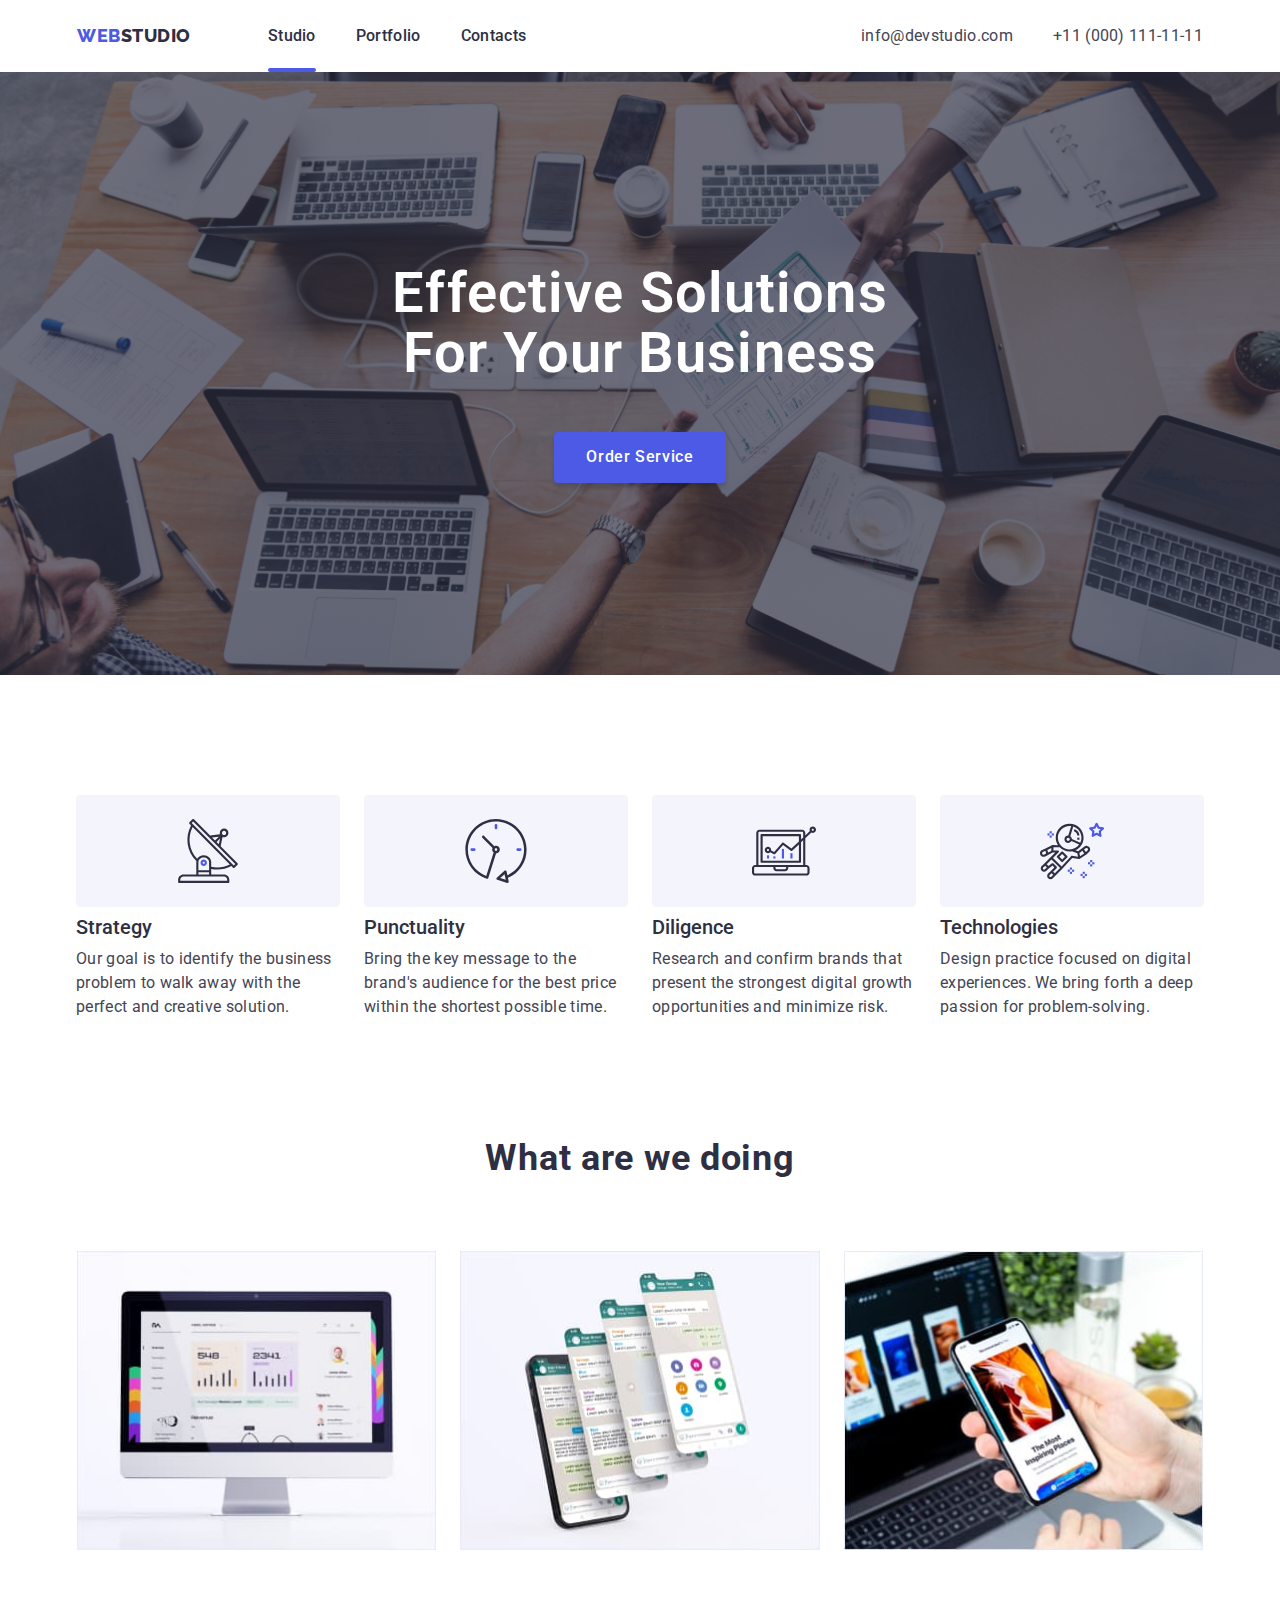
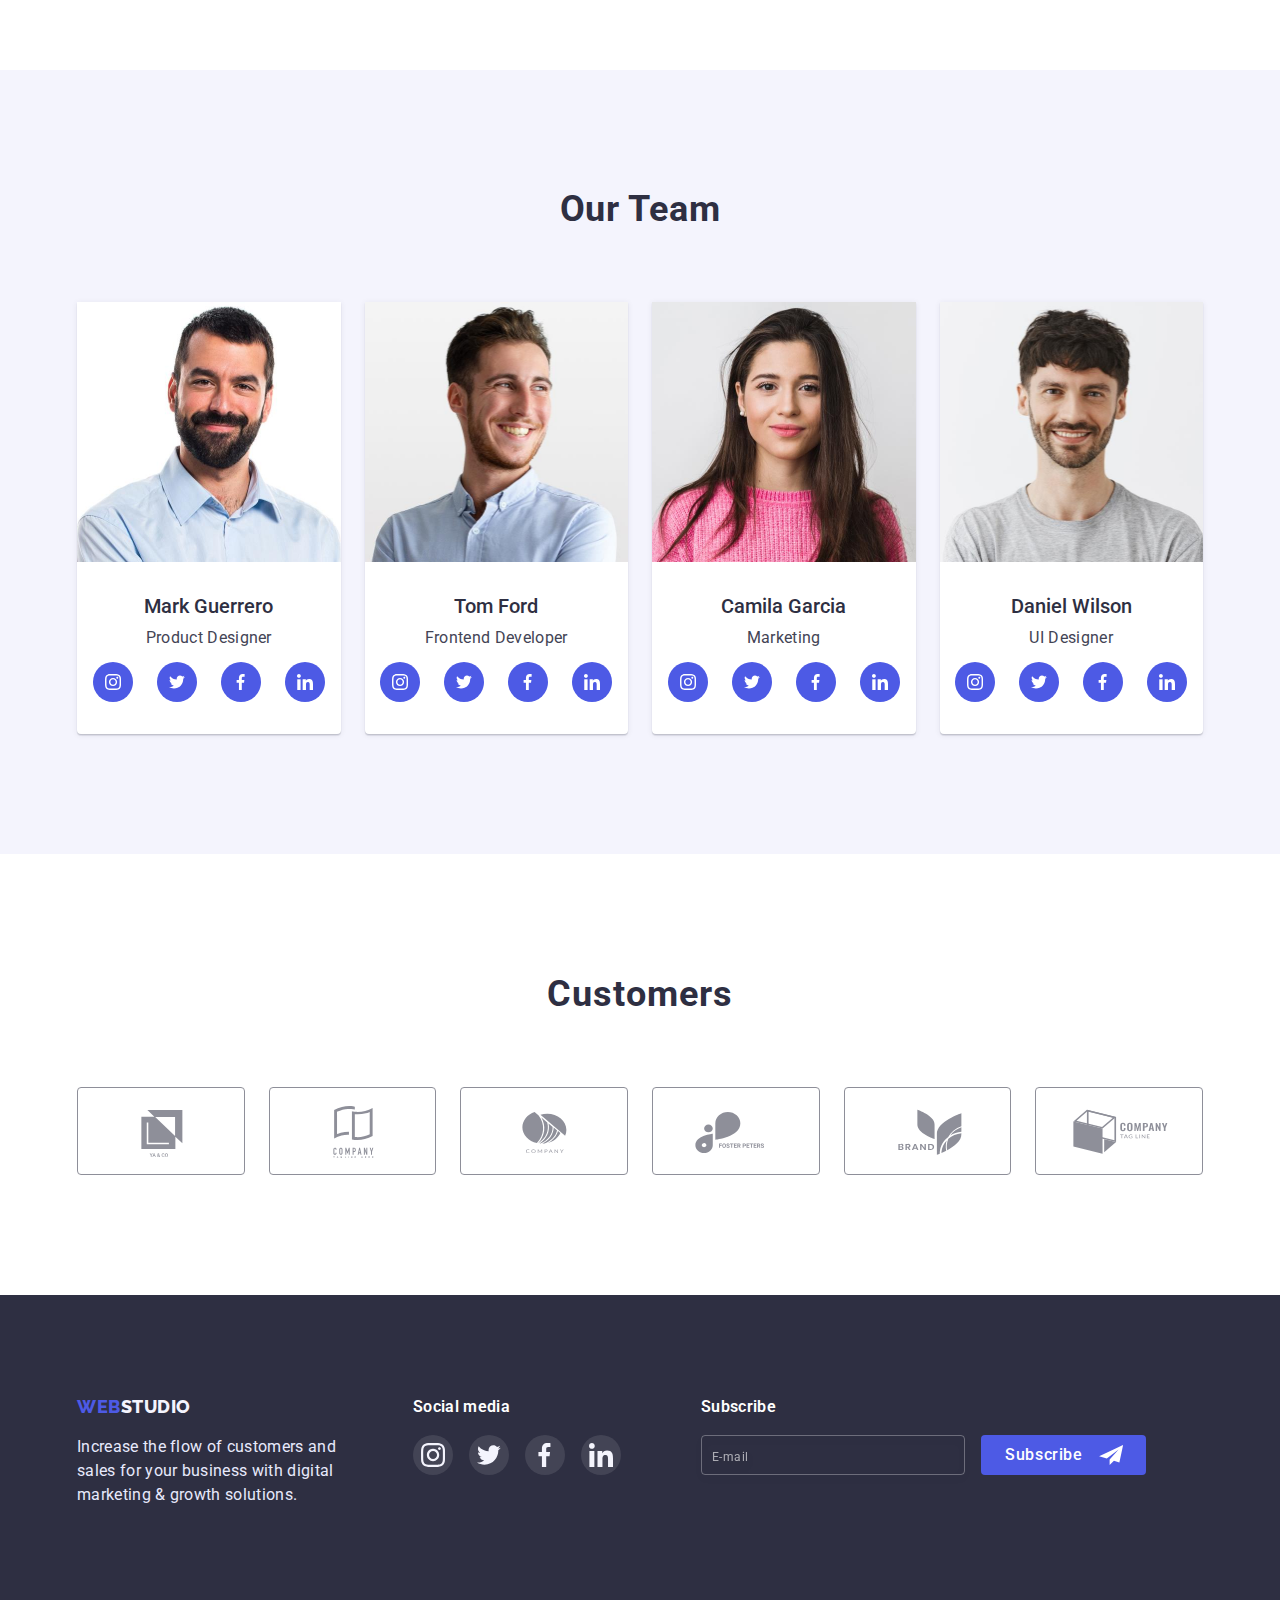
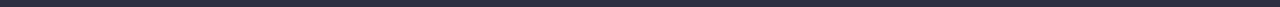
==== commit f96fcb0e: "update" ====
--- a/index.html
+++ b/index.html
@@ -12,7 +12,7 @@
 </head>
 <body>
     <header class="page-header">
-        <div class="container">
+        <div class="container page-header-container">
             <a class="logo" href=""><span class="logo-span">Web</span>Studio</a>
             <nav>
                 <ul class="site-nav list">
--- a/css/styles.css
+++ b/css/styles.css
@@ -46,11 +46,10 @@
     list-style: none;
 }
 
-/* .container {
-    width: 1158px;
-    padding: 0 15px;
-    margin: 0 auto;
-} */
+.container {
+width: 100%;
+padding: 0 15px;
+}
 
 /* .container-nav {
     display: flex;
@@ -76,6 +75,7 @@
 
 @media screen and (min-width: 480px) {
     .container {
+        
         width: 428px;
         margin-left: auto;
         margin-right: auto;
@@ -114,14 +114,13 @@
 .modal {
     max-width: 392px;
 }
-
 }
 
 @media screen and (min-width: 768px) {
     .container {
         width: 720px;
-
-    }
+    }
+
 
 .section {
 padding-bottom: 96px;
@@ -148,8 +147,9 @@
 background-image:
         linear-gradient(rgba(46, 47, 66, 0.7), rgba(46, 47, 66, 0.7)),
         url(../images/laptop/Dark-bg@2x.jpg);
-    }
-}
+}
+}
+
 
 .hero .hero-titel {
     font-weight: 600;
@@ -219,18 +219,120 @@
     url(../images/laptop/Dark-bg@2x.jpg);
     }
     }
+
+        .site-nav {
+            display: flex;
+        }
 }
 
 @media screen and (max-width: 767px) {
-    .site-nav {
-        display: none;
-    }
-
-    .auth-nav {
-        display: none;
-    }
-}
-
+.site-nav {
+    display: none;
+}
+.auth-nav {
+    display: none;
+}
+
+.container {
+    max-width: 428px;
+}
+
+.hero {
+    background-image: linear-gradient(rgba(46, 47, 66, 0.7), rgba(46, 47, 66, 0.7)),
+    url(../images/mobile/Dark-bg-mobile.jpg);
+    padding: 112px 0;
+    background-size: cover;
+}
+        
+@media screen and (min-device-pixel-ratio: 2) and (max-width: 480px),
+screen and (min-resolution: 192dpi) and (max-width: 480px),
+screen and (min-resolution: 2dppx) and (max-width: 480px) {
+.hero {
+background-image:
+linear-gradient(rgba(46, 47, 66, 0.7), rgba(46, 47, 66, 0.7)),
+url(../images/mobile/Dark-bg-mobile@2x.jpg)
+}
+}
+
+.hero .hero-titel {
+    text-align: center;
+    margin-bottom: 72px;
+}
+
+.section  {
+    padding-top: 96px;
+    padding-bottom: 96px;
+}
+
+.features-about-us {
+    display: flex;
+    flex-direction: column;
+    text-align: center;
+    gap: 72px;
+}
+
+.subtitle {
+font-weight: 700;
+font-size: 36px;
+line-height: 1.11;
+letter-spacing: 0.02em;
+}
+
+.features-about-us .text {
+    font-weight: 500;
+    font-size: 16px;
+    line-height: 1.5;
+    letter-spacing: 0.02em;
+    text-align: left;
+}
+
+.type-works {
+    display: none;
+}
+
+.features {
+    display: flex;
+    flex-direction: column;
+    align-items: center;
+    gap: 72px;
+}
+
+.customers {
+    flex-wrap: wrap;
+    gap: 72px 16px;
+}
+
+.customers-add {
+    flex-basis: calc((100% - 16px)/2);
+}
+
+.footer-logo {
+    margin-bottom: 72px;
+    text-align: center;
+}
+
+.media-footer {
+    text-align: center;
+    margin-bottom: 72px;
+}
+
+.sub-input {
+    display: flex;
+    flex-direction: column;
+    align-items: center;
+    margin-left: auto;
+    margin-right: auto;
+}
+
+.sub {
+    text-align: center;
+}
+
+.footer-text {
+    margin: 0;
+    text-align: center;
+}
+}
 
 .visually-hidden {
     position: absolute;
@@ -412,7 +514,7 @@
 
 /*=======================================SITE NAVIGATION==================================*/
 
-@media screen and (min-width: 768px) {
+
 
 .site-nav .link {
     color: var(--main-text-color);
@@ -437,9 +539,7 @@
     color: var(--accent-color);
 } 
 
-.site-nav {
-    display: flex;
-}
+
 
 .nav-menu:not(:last-child) {
     margin-right: 40px;
@@ -457,7 +557,7 @@
 .auth-nav .link {
     color: var(--text-color);
     font-weight: 400;
-    font-size: 16px;
+    
     line-height: 1.5;
     text-decoration: none;
     letter-spacing: 0.02em;
@@ -487,6 +587,15 @@
     color: var(--accent-color);
     
 }
+
+@media screen and (min-width: 768px) {
+.auth-nav .link {
+        font-size: 12px;
+    }
+
+.auth-nav {
+    margin-left: auto;
+}
 }
 
 @media screen and (min-width: 1200px) {
@@ -497,6 +606,7 @@
     
 .auth-nav .link {
 padding: 24px 0;
+font-size: 16px;
 }
 
 .email {
@@ -510,7 +620,9 @@
 @media screen and (min-width: 480px) {
 .hero .button-hero {
 margin-top: 72px;
-}
+display: flex;
+}
+
 }
 
 @media screen and (min-width: 768px) {
@@ -547,7 +659,7 @@
     font-family: inherit;
     letter-spacing: 0.04em;
     border-radius: 4px;
-    display: flex;
+    
     padding: 16px 32px;
     
     margin-left: auto;
@@ -612,8 +724,10 @@
 
 @media screen and (min-width: 768px) {
 .about-us>h3 {
-    /* margin-bottom: 8px; */
+
     width: 264px;
+    text-align: left;
+    
 }
 
 .features-about-us {
@@ -655,9 +769,9 @@
 }
 }
 
-.about-us>p {
+/* .about-us>p {
     margin: 0;
-}
+} */
 
 @media screen and (min-width: 1200px) {
     .features {
@@ -671,10 +785,17 @@
 }
 
 .features-about-us .text {
-    color: var(--text-color);
-    font-size: 16px;
-    line-height: 1.5;
-    letter-spacing: 0.02em;
+font-weight: 400;
+}
+
+.features-about-us .subtitle {
+    font-weight: 500;
+    font-size: 20px;
+    line-height: 1.2;
+}
+
+.type-works {
+    display: flex;
 }
 } 
 
@@ -736,6 +857,7 @@
 .card-team {
     margin: 0 auto;
 }
+}
 
 @media screen and (min-width: 768px) {
     .card-team {
@@ -746,6 +868,7 @@
     font-weight: 500;
     font-size: 20px;
     line-height: 1.2;
+    margin-bottom: 8px;
 } 
 
 .features .team-text {
@@ -753,7 +876,8 @@
     font-size: 16px;
     line-height: 1.5;
 }
-}
+
+
 
 
 .team {
@@ -783,23 +907,23 @@
     margin-top: 12px;
 }
 
-.social {
-    display: flex;
+
+.social-link {
+    display: flex;
+    align-items: center;
+    justify-content: center;
+    fill: var(--logo-past-text);
+
     width: 40px;
     height: 40px;
     background-color: var(--accent-color);
     border-radius: 50%;
 }
 
-.social-link {
-    display: flex;
-    align-items: center;
-    justify-content: center;
-    width: 100%;
-    height: 100%;
-    fill: var(--logo-past-text);
-}
-
+.social-link:focus,
+.social-link:hover {
+
+}
 
 /*--------------------------------------CUSTOMERS--------------------------------*/
 @media screen and (min-width: 480px) {
@@ -923,7 +1047,7 @@
 
 @media screen and (min-width: 1200px) {
 .portfolio-link {
-    flex-basis: calc((100% - 3*24px)/3);
+    flex-basis: calc((100% - 2 * 24px) / 3);
 }
 
 .features-pf {
@@ -933,6 +1057,9 @@
     column-gap: 24px;
 }
 
+.second {
+    padding-top: 96px;
+}
 }
 .overlay-link {
     display: block;
@@ -1064,12 +1191,9 @@
         flex-wrap: wrap;
     }
 
-        .footer-page {
-            display: flex;
-        }
-        .social-media{
-            margin-left: 24px;
-        }
+.footer-page {
+    display: flex;
+}
     
     .sub {
         text-align: left;
@@ -1078,6 +1202,19 @@
         .logo {
             margin-right: 77px;
         }
+
+    .footer-logo {
+        align-items: flex-start;
+        margin-right: 24px;
+    }
+
+.media-footer {
+    padding: 0;
+    }
+
+.media {
+    text-align: left;
+}
 }
 
 @media screen and (min-width: 1200px) {
@@ -1087,14 +1224,18 @@
 
 .social-media {
     margin-right: 80px;
+    margin-left: 0;
 }
 
 .footer-page {
     flex-wrap: nowrap;
 }
 
-
-
+.footer-logo {
+    margin-bottom: 0;
+    margin-right: 0;
+    
+}
 }
 
 .footer {
@@ -1191,6 +1332,12 @@
 .sub-media {
     margin-right: 24px;
 }
+}
+
+@media screen and (min-width: 1200px) {
+.sub-media {
+        margin-right: 0;
+    }
 }
 
 .sub {
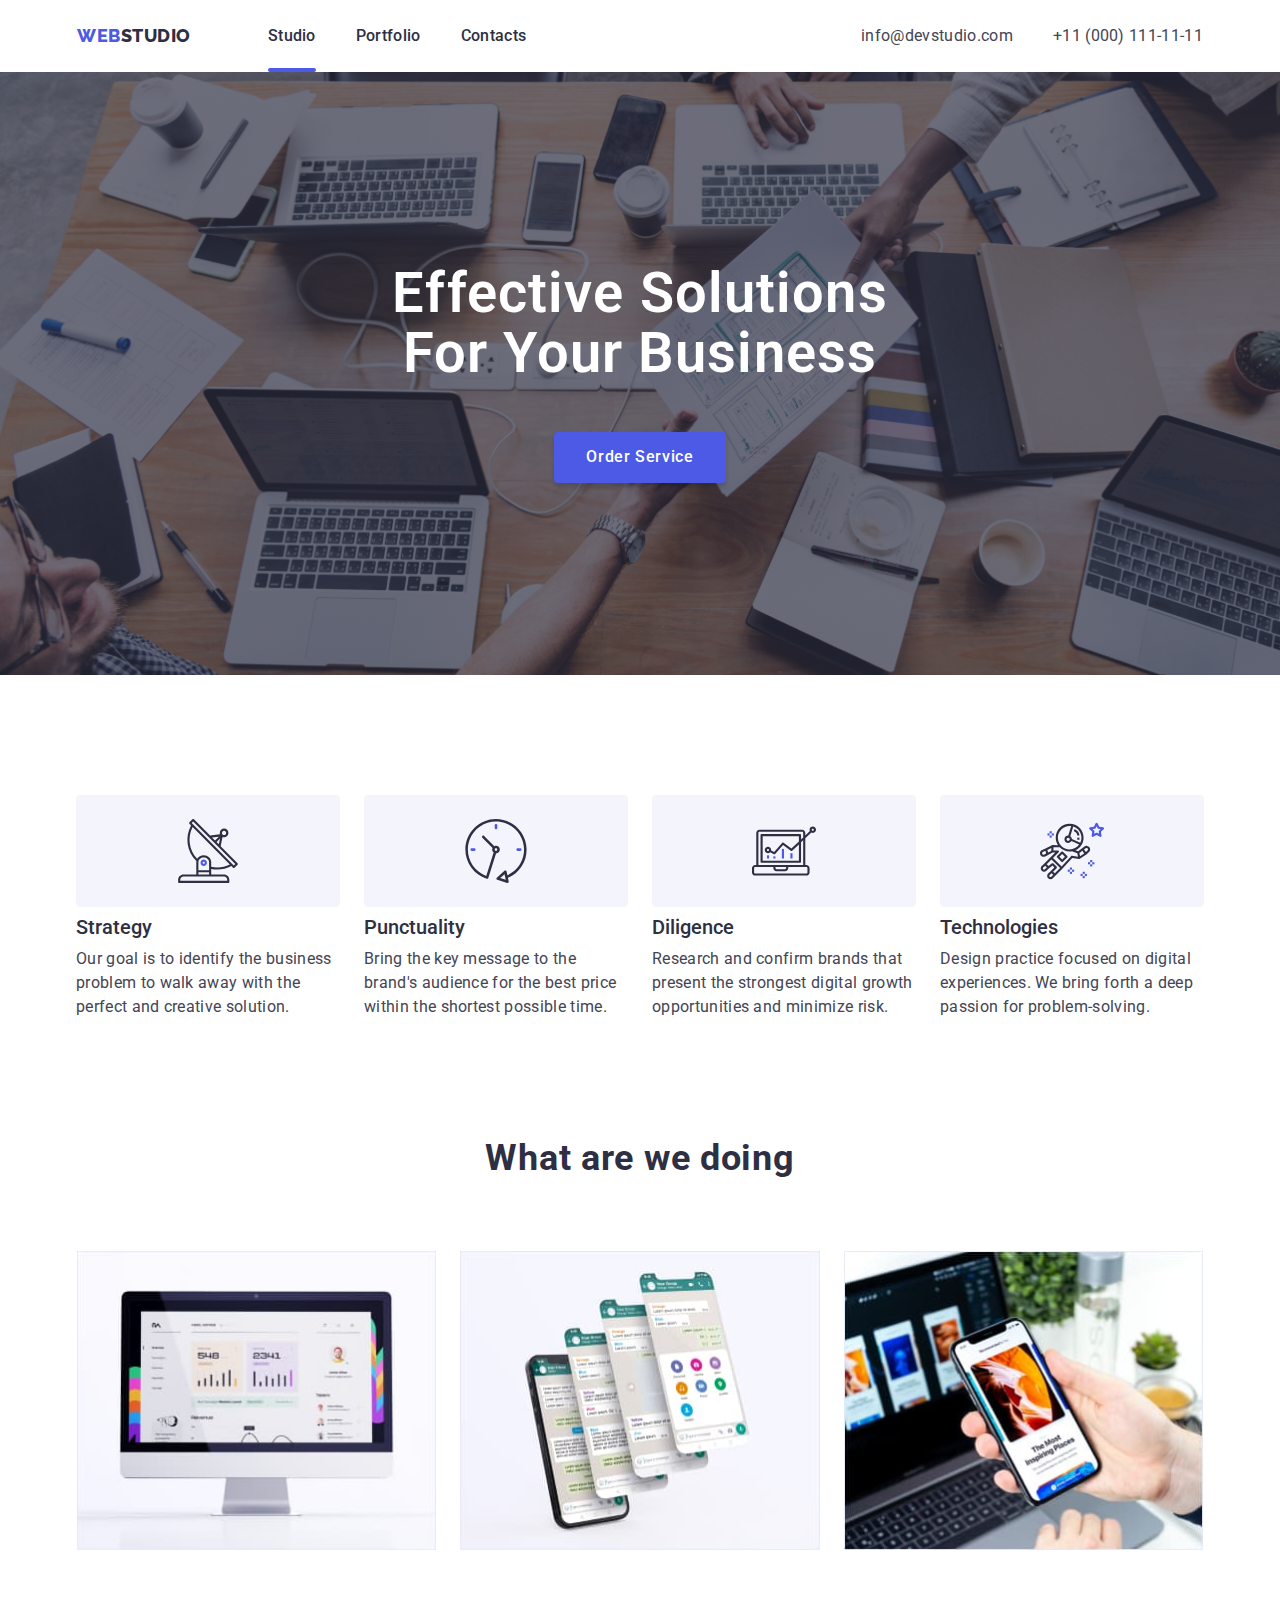
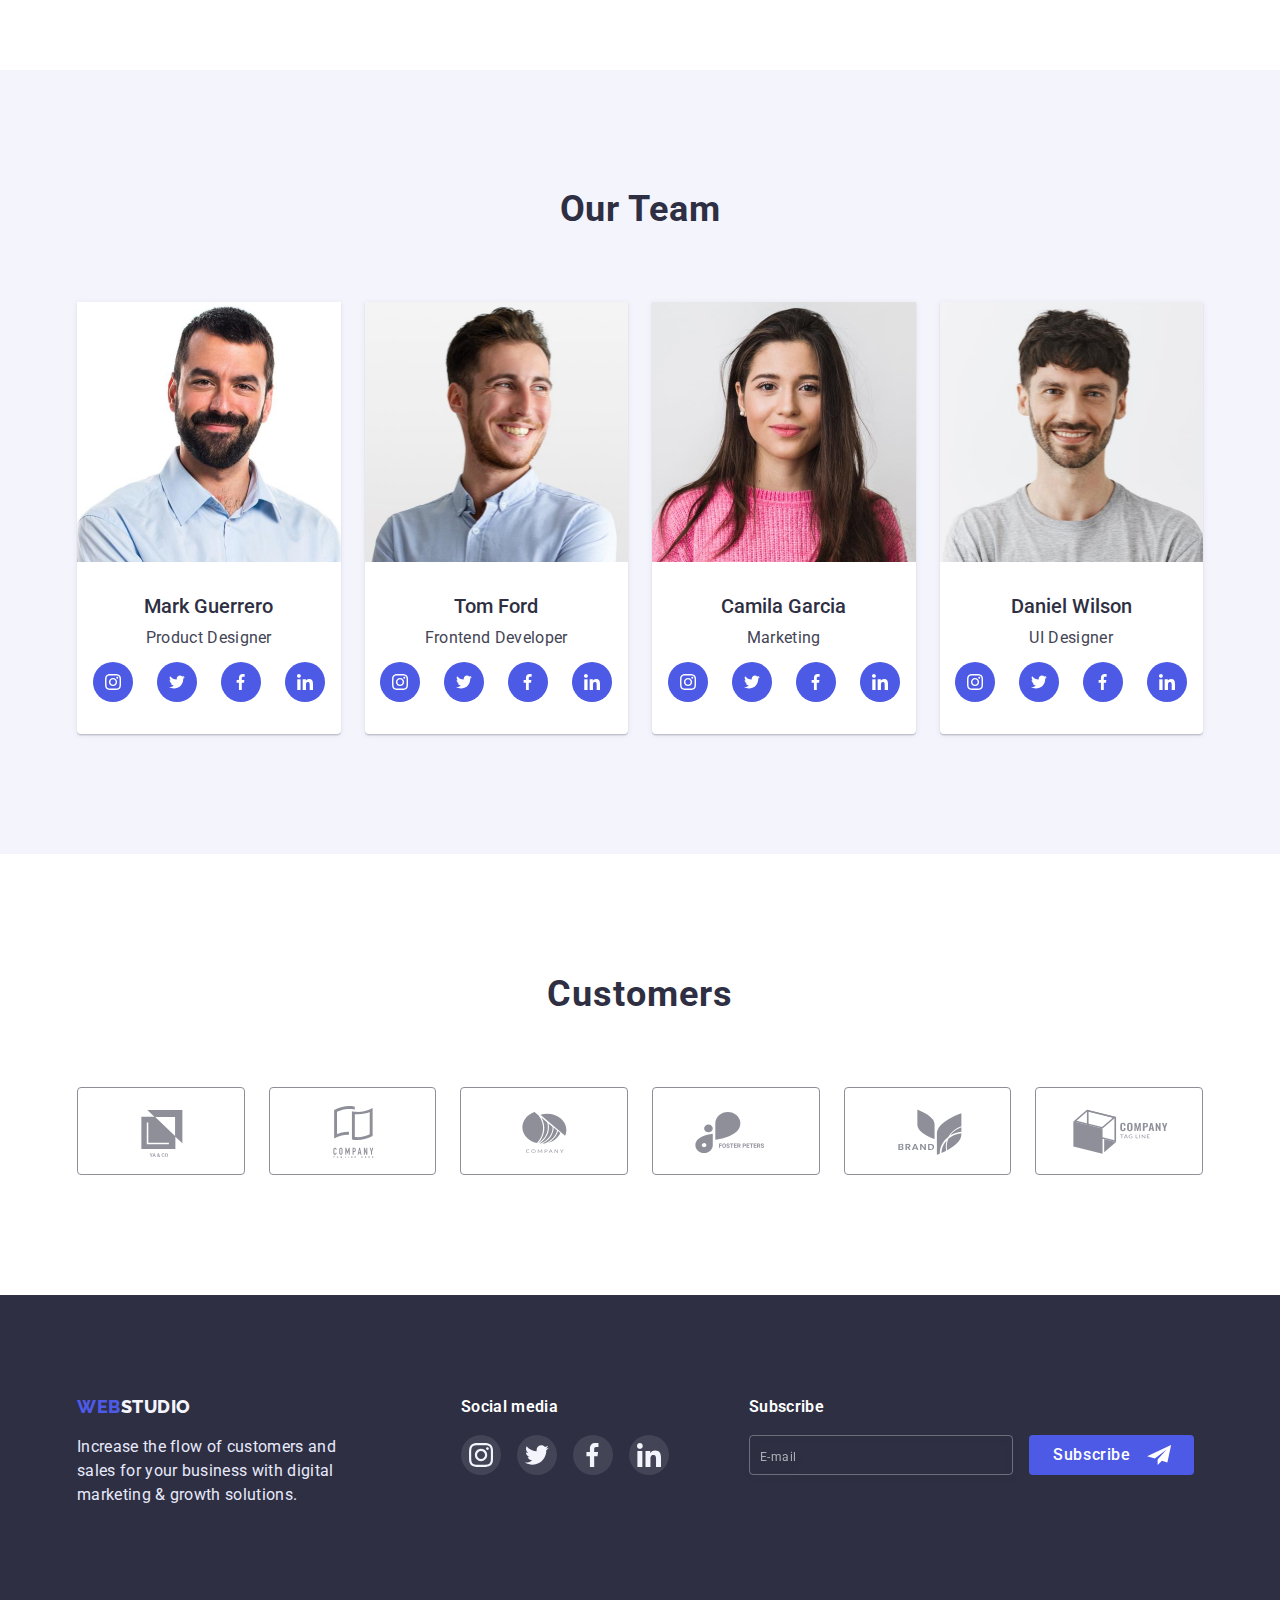
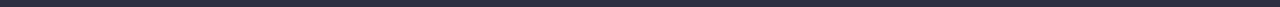
==== commit 8ab3a9df: "update" ====
--- a/index.html
+++ b/index.html
@@ -44,7 +44,7 @@
                 </svg>
             </button>
             <ul class="nav-mobile list">
-                <li class=""><a href="" class="mobile-menu-text">Studio</a></li>
+                <li class=""><a href="" class="mobile-menu-text mob">Studio</a></li>
                 <li class=""><a href="./portfolio.html" class="mobile-menu-text">Portfolio</a></li>
                 <li class=""><a href="" class="mobile-menu-text">Contacts</a></li>
             </ul>
--- a/css/styles.css
+++ b/css/styles.css
@@ -112,8 +112,10 @@
     }
 
 .modal {
-    max-width: 392px;
-}
+    max-width: 408px;
+}
+
+
 }
 
 @media screen and (min-width: 768px) {
@@ -127,6 +129,9 @@
 padding-top: 96px;
 }
 
+.tel-mobile {
+    font-size: 36px;
+}
 .page-header {
     padding-top: 0;
     padding-bottom: 0;
@@ -137,7 +142,6 @@
             linear-gradient(rgba(46, 47, 66, 0.7), rgba(46, 47, 66, 0.7)),
             url(../images/people-office.jpg);
         max-width: 1440px;
-        padding: 192px 0 192px 0;
     }
 
 @media screen and (min-device-pixel-ratio: 2) and (max-width: 767px),
@@ -158,9 +162,6 @@
     max-width: 500px;
 }
 
-.modal {
-    width: 408px;
-}
 
 
 .features .subtitle {
@@ -170,6 +171,10 @@
 
 .mobile-open {
     display: none;
+    }
+
+    .email-mobile {
+    margin-top: 4px;
     }
 
 }
@@ -237,6 +242,10 @@
     max-width: 428px;
 }
 
+.modal {
+    width: calc(100% - 50px);
+}
+
 .hero {
     background-image: linear-gradient(rgba(46, 47, 66, 0.7), rgba(46, 47, 66, 0.7)),
     url(../images/mobile/Dark-bg-mobile.jpg);
@@ -259,6 +268,10 @@
     margin-bottom: 72px;
 }
 
+.hero .button-hero {
+    display: flex;
+}
+
 .section  {
     padding-top: 96px;
     padding-bottom: 96px;
@@ -309,6 +322,10 @@
 .footer-logo {
     margin-bottom: 72px;
     text-align: center;
+    align-items: center;
+    display: flex;
+    flex-direction: column;
+
 }
 
 .media-footer {
@@ -316,22 +333,35 @@
     margin-bottom: 72px;
 }
 
-.sub-input {
-    display: flex;
+.subscribe {
     flex-direction: column;
+    justify-content: center;
     align-items: center;
-    margin-left: auto;
-    margin-right: auto;
-}
-
+    gap: 16px;
+}
 .sub {
     text-align: center;
 }
 
-.footer-text {
-    margin: 0;
-    text-align: center;
-}
+
+.tel-mobile {
+    font-size: 36px;
+}
+
+.social-icon {
+    fill: #fff;
+}
+
+.button {
+    display: flex;
+    flex-wrap: wrap;
+    gap: 24px;
+}
+
+.sub-media {
+    width: 100%;
+}
+
 }
 
 .visually-hidden {
@@ -361,6 +391,8 @@
 }
 
 /*==================================MOBILE-MENU=========================*/
+
+
 .mobile-menu {
     position: fixed;
     width: 100%;
@@ -424,13 +456,17 @@
 }
 
 .mobile-menu-text:hover,
-.mobile-menu-text:focus {
+.mobile-menu-text:focus,
+.mobile-menu-text:active {
     color: #404BBF;
 }
 
+.mob {
+    color: #404BBF;
+}
 
 .tel-mobile {
-    font-weight: 600;
+    font-weight: 700;
     font-size: 36px;
     line-height: 1.11;
     color: var(--accent-color);
@@ -461,7 +497,7 @@
 
 .icon-social-mobile {
     display: flex;
-    justify-content: space-around;
+    gap: 56px;
 
 }
 
@@ -596,6 +632,10 @@
 .auth-nav {
     margin-left: auto;
 }
+
+.site-nav {
+    display: flex;
+}
 }
 
 @media screen and (min-width: 1200px) {
@@ -725,7 +765,6 @@
 @media screen and (min-width: 768px) {
 .about-us>h3 {
 
-    width: 264px;
     text-align: left;
     
 }
@@ -764,14 +803,9 @@
 
 .about-us {
 flex-basis: calc((100% - 24px)/2);
-/* colum-gap: 24px;
-    row-gap: 72px */
-}
-}
-
-/* .about-us>p {
-    margin: 0;
-} */
+}
+}
+
 
 @media screen and (min-width: 1200px) {
     .features {
@@ -920,10 +954,6 @@
     border-radius: 50%;
 }
 
-.social-link:focus,
-.social-link:hover {
-
-}
 
 /*--------------------------------------CUSTOMERS--------------------------------*/
 @media screen and (min-width: 480px) {
@@ -1179,8 +1209,8 @@
     text-align: center;
 }
 
-.media-footer {
-    padding: 10px 10px 72px 10px;
+.footer-text {
+    text-align: left;
 }
 
 }
@@ -1218,9 +1248,7 @@
 }
 
 @media screen and (min-width: 1200px) {
-.footer-text {
-    margin-right: 72px;
-}
+
 
 .social-media {
     margin-right: 80px;
@@ -1234,7 +1262,7 @@
 .footer-logo {
     margin-bottom: 0;
     margin-right: 0;
-    
+    margin-right: 120px;
 }
 }
 
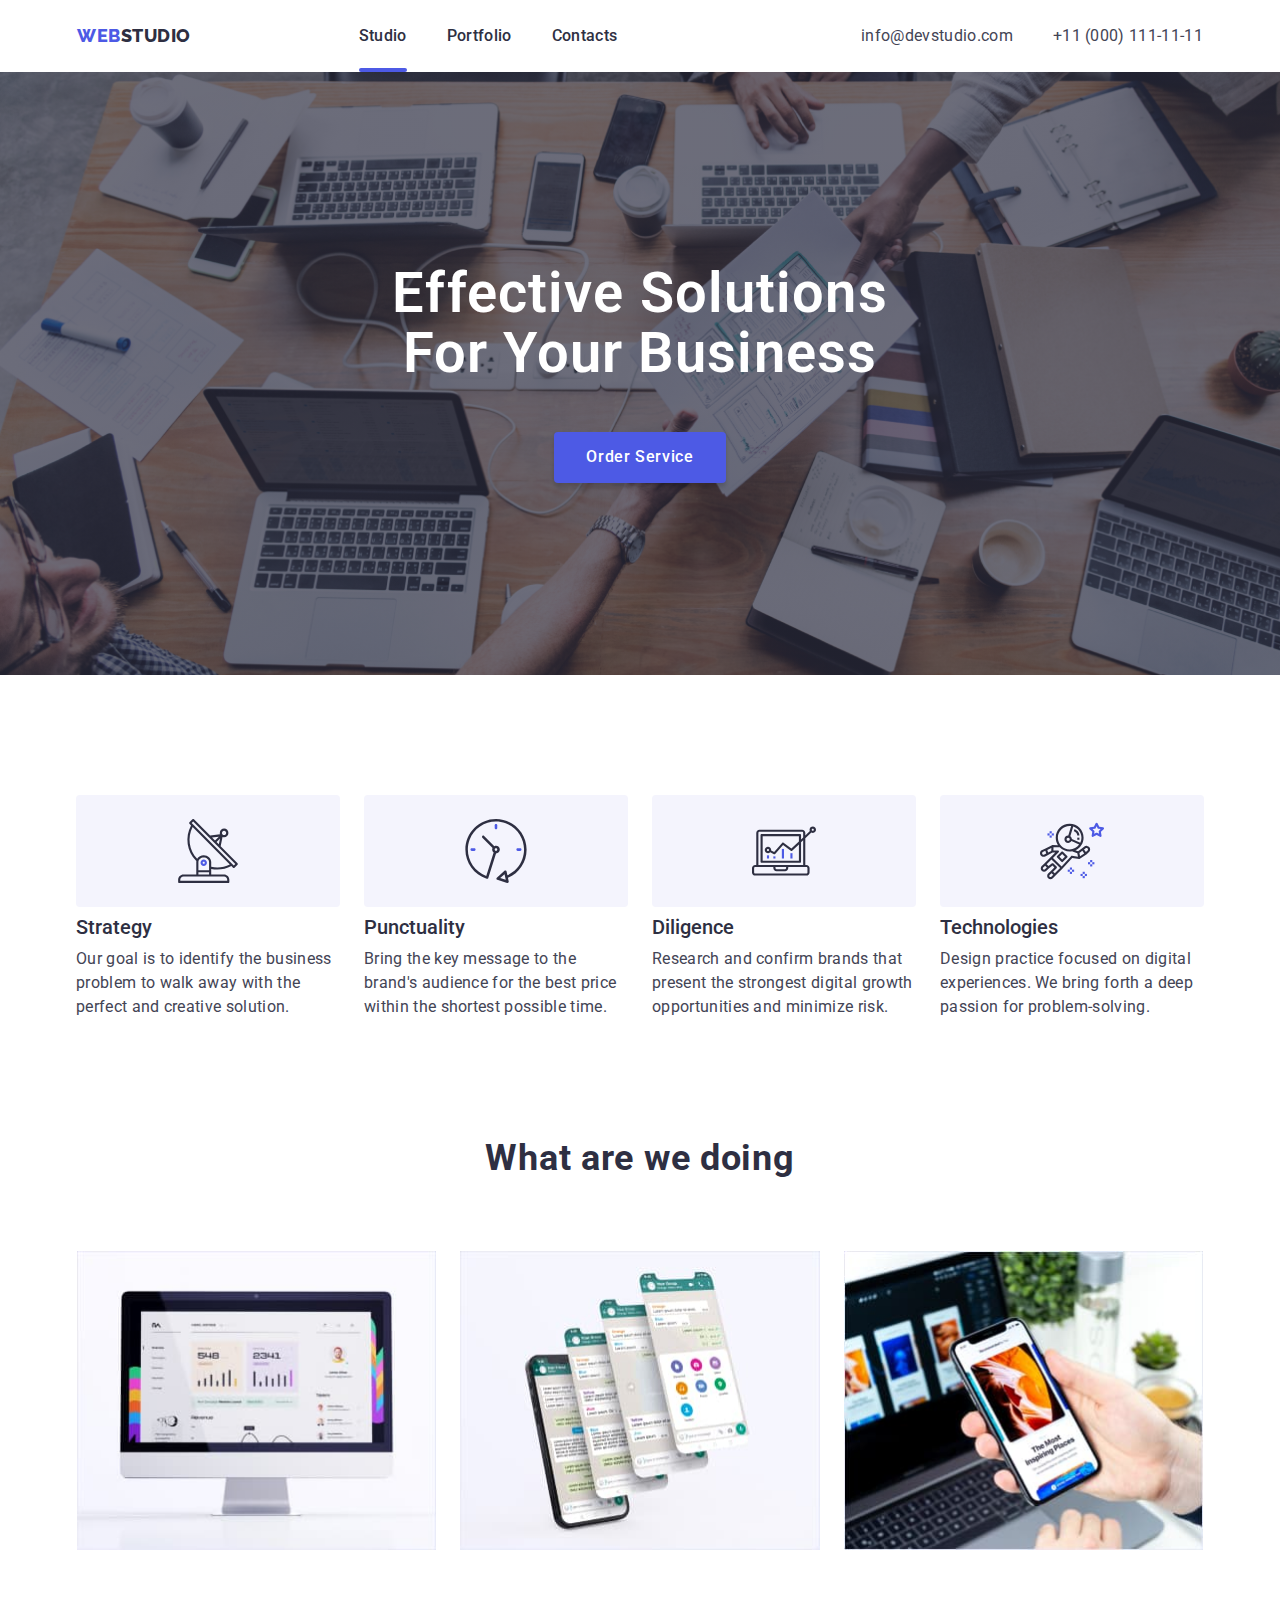
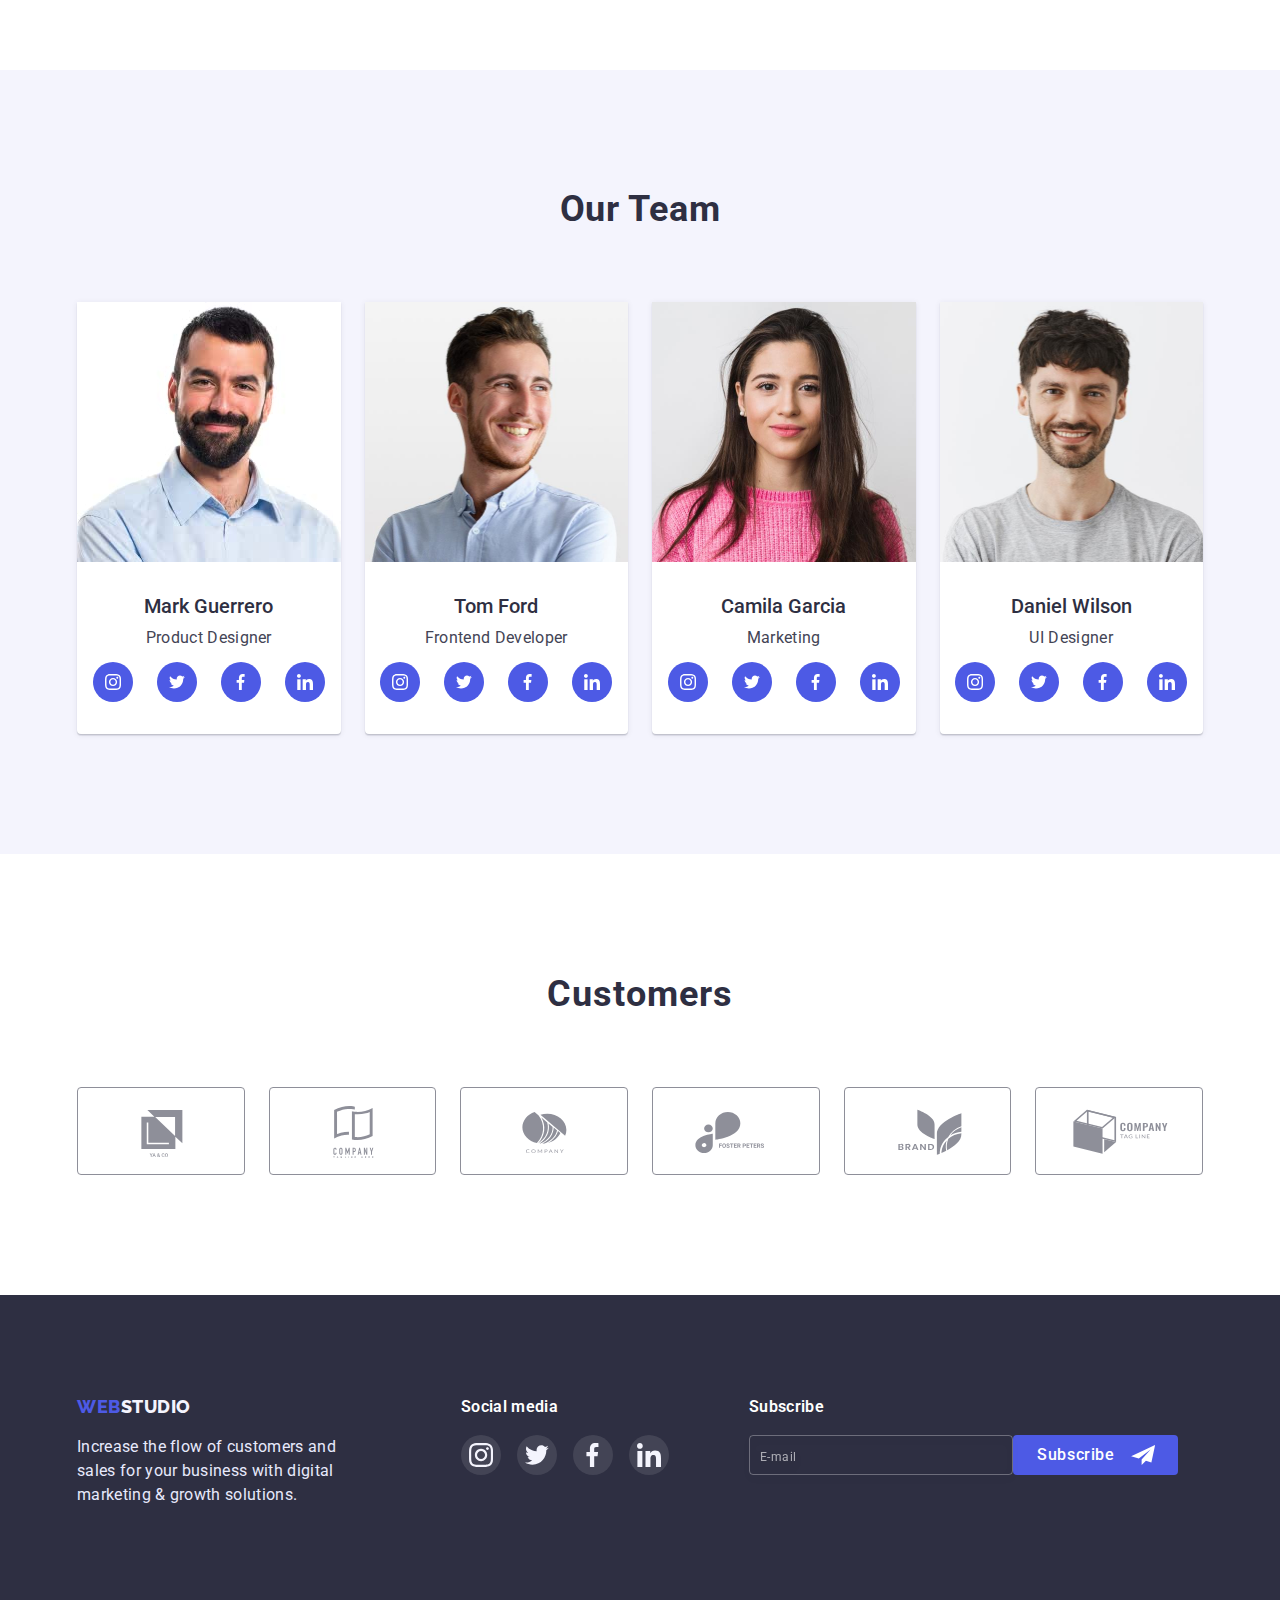
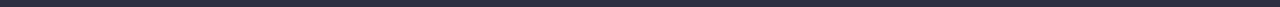
==== commit 02d8838e: "update" ====
--- a/index.html
+++ b/index.html
@@ -139,7 +139,7 @@
                 <ul class="features list ">
                     <li class="card-team">
                         <img
-                        srcset="./images/mark-guerrero@2x.jpg"
+                        srcset="./images/mark-guerrero@2x.jpg 2x"
                         src="./images/ProductDesigner.jpg" alt="Mark Guerrero is Product Designer" width="264">
                         <div class="team-img">
                             <h3 class="subtitle-item">Mark Guerrero</h3>
--- a/css/styles.css
+++ b/css/styles.css
@@ -73,6 +73,9 @@
     padding-bottom: 24px;
 }
 
+
+
+
 @media screen and (min-width: 480px) {
     .container {
         
@@ -80,6 +83,10 @@
         margin-left: auto;
         margin-right: auto;
     }
+
+.tel-mobile {
+    font-size: 36px;
+}
 
 .section {
     padding-bottom: 96px;
@@ -118,6 +125,12 @@
 
 }
 
+@media screen and (max-width: 479px) {
+    .tel-mobile {
+        font-size: 7vw;
+    }
+}
+
 @media screen and (min-width: 768px) {
     .container {
         width: 720px;
@@ -129,9 +142,7 @@
 padding-top: 96px;
 }
 
-.tel-mobile {
-    font-size: 36px;
-}
+
 .page-header {
     padding-top: 0;
     padding-bottom: 0;
@@ -238,6 +249,13 @@
     display: none;
 }
 
+.hero .button-hero {
+    margin-top: 72px;
+    /* display: flex; */
+    margin-right: auto;
+    margin-left: auto;
+}
+
 .container {
     max-width: 428px;
 }
@@ -322,7 +340,7 @@
 .footer-logo {
     margin-bottom: 72px;
     text-align: center;
-    align-items: center;
+    /* align-items: center; */
     display: flex;
     flex-direction: column;
 
@@ -343,10 +361,6 @@
     text-align: center;
 }
 
-
-.tel-mobile {
-    font-size: 36px;
-}
 
 .social-icon {
     fill: #fff;
@@ -467,13 +481,14 @@
 
 .tel-mobile {
     font-weight: 700;
-    font-size: 36px;
     line-height: 1.11;
     color: var(--accent-color);
     text-decoration: none;
     letter-spacing: 0.02em;
     text-align: center;
 }
+
+
 
 .email-mobile {
     font-weight: 500;
@@ -497,7 +512,7 @@
 
 .icon-social-mobile {
     display: flex;
-    gap: 56px;
+    gap: 46px;
 
 }
 
@@ -629,6 +644,10 @@
         font-size: 12px;
     }
 
+    .email {
+        margin-bottom: 4px;
+    }
+
 .auth-nav {
     margin-left: auto;
 }
@@ -641,16 +660,18 @@
 @media screen and (min-width: 1200px) {
 .auth-nav {
         display: flex;
-        margin-left: auto;
+        margin-left: 76px;
     }
     
 .auth-nav .link {
+
 padding: 24px 0;
 font-size: 16px;
 }
 
 .email {
     margin-right: 40px;
+    margin-bottom: 0;
 }
 }
 
@@ -658,10 +679,7 @@
 /*===========================================HERO========================================*/
 
 @media screen and (min-width: 480px) {
-.hero .button-hero {
-margin-top: 72px;
-display: flex;
-}
+
 
 }
 
@@ -698,12 +716,8 @@
     line-height: 1.18;
     font-family: inherit;
     letter-spacing: 0.04em;
-    border-radius: 4px;
-    
+    border-radius: 4px;  
     padding: 16px 32px;
-    
-    margin-left: auto;
-    margin-right: auto;
     border: none;
     box-shadow: 0px 4px 4px rgba(0, 0, 0, 0.15);
     transition: box-shadow 250ms cubic-bezier(0.4, 0, 0.2, 1);
@@ -1249,10 +1263,16 @@
 
 @media screen and (min-width: 1200px) {
 
-
+.logo {
+        margin-right: 0;
+    }
 .social-media {
+    /* margin-right: 80px; */
+    margin-left: 0;
+}
+
+.media-footer {
     margin-right: 80px;
-    margin-left: 0;
 }
 
 .footer-page {
@@ -1340,7 +1360,6 @@
     flex-direction: column;
     justify-content: center;
     align-items: center;
-    gap: 16px;
 }
 
 .sub-media {
